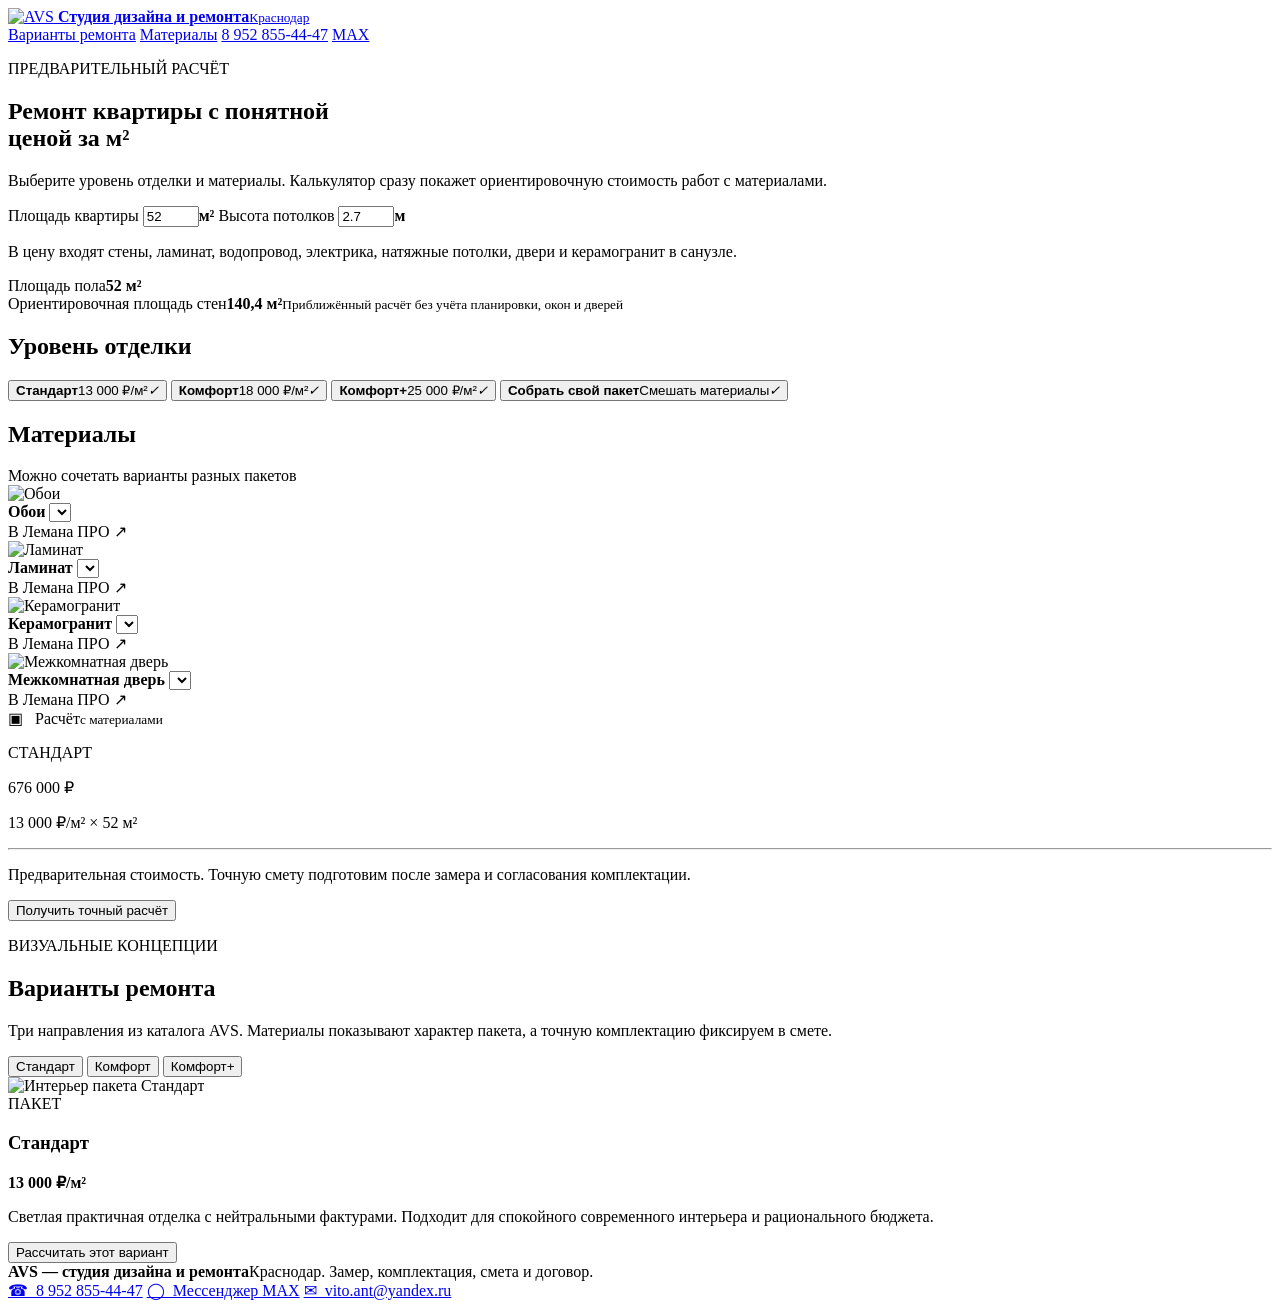
==== index.html @ d9527fc9 "Add AVS site markup" ====
<!doctype html>
<html lang="ru">
<head>
  <meta charset="utf-8" />
  <meta name="viewport" content="width=device-width, initial-scale=1" />
  <title>AVS — студия дизайна и ремонта | Краснодар</title>
  <meta name="description" content="Ремонт квартир в Краснодаре с понятной ценой за м². Калькулятор стоимости, варианты отделки и материалы Лемана ПРО." />
  <meta name="theme-color" content="#1d211c" />
  <meta property="og:title" content="AVS — студия дизайна и ремонта" />
  <meta property="og:description" content="Ремонт квартиры с понятной ценой за м² в Краснодаре." />
  <meta property="og:type" content="website" />
  <meta property="og:url" content="https://avs-design.ru/" />
  <link rel="icon" href="assets/logo.png" type="image/png" />
  <link rel="stylesheet" href="styles.css" />
</head>
<body>
  <header class="topbar">
    <div class="topbar__inner wrap">
      <a class="brand" href="#top" aria-label="AVS — студия дизайна и ремонта">
        <img class="brand__logo" src="assets/logo.png" alt="AVS" />
        <span class="brand__text"><strong>Студия дизайна и ремонта</strong><small>Краснодар</small></span>
      </a>
      <nav class="nav" aria-label="Основная навигация">
        <a href="#variants">Варианты ремонта</a>
        <a href="#materials">Материалы</a>
        <a href="tel:+79528554447">8 952 855-44-47</a>
        <a class="nav__max" href="https://max.ru/" target="_blank" rel="noopener">MAX</a>
      </nav>
    </div>
  </header>

  <main id="top">
    <section class="hero section">
      <div class="wrap">
        <div class="hero__head">
          <div>
            <p class="eyebrow">ПРЕДВАРИТЕЛЬНЫЙ РАСЧЁТ</p>
            <h1>Ремонт квартиры с понятной<br class="desktop" /> ценой за м²</h1>
          </div>
          <p class="hero__lead">Выберите уровень отделки и материалы. Калькулятор сразу покажет ориентировочную стоимость работ с материалами.</p>
        </div>

        <div class="calculator" id="calculator">
          <div class="calculator__form">
            <div class="calc-inputs">
              <label class="field">
                <span>Площадь квартиры</span>
                <span class="input-shell"><input id="area" inputmode="decimal" type="number" min="10" max="500" step="1" value="52" /><b>м²</b></span>
              </label>
              <label class="field">
                <span>Высота потолков</span>
                <span class="input-shell"><input id="height" inputmode="decimal" type="number" min="2" max="5" step="0.1" value="2.7" /><b>м</b></span>
              </label>
              <p class="calc-note">В цену входят стены, ламинат, водопровод, электрика, натяжные потолки, двери и керамогранит в санузле.</p>
            </div>

            <div class="area-cards">
              <div class="area-card"><span>Площадь пола</span><strong><span id="floorArea">52</span> м²</strong></div>
              <div class="area-card"><span>Ориентировочная площадь стен</span><strong><span id="wallArea">140,4</span> м²</strong><small>Приближённый расчёт без учёта планировки, окон и дверей</small></div>
            </div>

            <div class="finish-block">
              <h2>Уровень отделки</h2>
              <div class="finish-tabs" id="finishTabs">
                <button class="finish-tab active" data-package="standard"><strong>Стандарт</strong><span>13 000 ₽/м²</span><i>✓</i></button>
                <button class="finish-tab" data-package="comfort"><strong>Комфорт</strong><span>18 000 ₽/м²</span><i>✓</i></button>
                <button class="finish-tab" data-package="plus"><strong>Комфорт+</strong><span>25 000 ₽/м²</span><i>✓</i></button>
                <button class="finish-tab" data-package="custom"><strong>Собрать свой пакет</strong><span>Смешать материалы</span><i>✓</i></button>
              </div>
            </div>

            <div class="materials-block" id="materials">
              <div class="materials-head"><h2>Материалы</h2><span>Можно сочетать варианты разных пакетов</span></div>
              <div class="material-grid">
                <article class="material-card" data-kind="wall">
                  <img id="wallThumb" src="assets/wall-standard.png" alt="Обои" />
                  <div class="material-card__content">
                    <strong>Обои</strong>
                    <select id="wallSelect" aria-label="Выбрать обои"></select>
                    <div class="material-meta"><span id="wallPrice"></span><a id="wallLink" target="_blank" rel="noopener">В Лемана ПРО ↗</a></div>
                  </div>
                </article>
                <article class="material-card" data-kind="floor">
                  <img id="floorThumb" src="assets/floor-standard.png" alt="Ламинат" />
                  <div class="material-card__content">
                    <strong>Ламинат</strong>
                    <select id="floorSelect" aria-label="Выбрать ламинат"></select>
                    <div class="material-meta"><span id="floorPrice"></span><a id="floorLink" target="_blank" rel="noopener">В Лемана ПРО ↗</a></div>
                  </div>
                </article>
                <article class="material-card" data-kind="tile">
                  <img id="tileThumb" src="assets/tile-standard.png" alt="Керамогранит" />
                  <div class="material-card__content">
                    <strong>Керамогранит</strong>
                    <select id="tileSelect" aria-label="Выбрать керамогранит"></select>
                    <div class="material-meta"><span id="tilePrice"></span><a id="tileLink" target="_blank" rel="noopener">В Лемана ПРО ↗</a></div>
                  </div>
                </article>
                <article class="material-card" data-kind="door">
                  <img id="doorThumb" src="assets/door-standard.png" alt="Межкомнатная дверь" />
                  <div class="material-card__content">
                    <strong>Межкомнатная дверь</strong>
                    <select id="doorSelect" aria-label="Выбрать межкомнатную дверь"></select>
                    <div class="material-meta"><span id="doorPrice"></span><a id="doorLink" target="_blank" rel="noopener">В Лемана ПРО ↗</a></div>
                  </div>
                </article>
              </div>
            </div>
          </div>

          <aside class="result-card">
            <div class="result-card__shade"></div>
            <div class="result-card__content">
              <div class="result-badges"><span>▣ &nbsp; Расчёт</span><small>с материалами</small></div>
              <div class="result-bottom">
                <p class="result-package" id="resultPackage">СТАНДАРТ</p>
                <div class="result-price" id="resultPrice">676 000 ₽</div>
                <p class="result-formula"><span id="resultRate">13 000</span> ₽/м² × <span id="resultArea">52</span> м²</p>
                <hr />
                <p class="result-note">Предварительная стоимость. Точную смету подготовим после замера и согласования комплектации.</p>
                <button class="cta" id="exactCalc">Получить точный расчёт</button>
              </div>
            </div>
          </aside>
        </div>
      </div>
    </section>

    <section class="variants section" id="variants">
      <div class="wrap">
        <div class="variants__head">
          <div><p class="eyebrow">ВИЗУАЛЬНЫЕ КОНЦЕПЦИИ</p><h2>Варианты ремонта</h2></div>
          <p>Три направления из каталога AVS. Материалы показывают характер пакета, а точную комплектацию фиксируем в смете.</p>
        </div>
        <div class="variant-tabs" role="tablist">
          <button class="variant-tab active" data-variant="standard">Стандарт</button>
          <button class="variant-tab" data-variant="comfort">Комфорт</button>
          <button class="variant-tab" data-variant="plus">Комфорт+</button>
        </div>
        <div class="variant-panel">
          <div class="variant-photo"><img id="variantImage" src="assets/standard-room.webp" alt="Интерьер пакета Стандарт" /></div>
          <div class="variant-copy">
            <div class="variant-top"><div><span>ПАКЕТ</span><h3 id="variantTitle">Стандарт</h3></div><strong id="variantRate">13 000 ₽/м²</strong></div>
            <p id="variantDescription">Светлая практичная отделка с нейтральными фактурами. Подходит для спокойного современного интерьера и рационального бюджета.</p>
            <div class="palette" id="variantPalette" aria-hidden="true"></div>
            <div class="variant-materials" id="variantMaterials"></div>
            <button class="variant-cta" id="variantCalc">Рассчитать этот вариант</button>
          </div>
        </div>
      </div>
    </section>
  </main>

  <footer class="footer">
    <div class="wrap footer__inner">
      <div><strong>AVS — студия дизайна и ремонта</strong><span>Краснодар. Замер, комплектация, смета и договор.</span></div>
      <div class="footer__contacts">
        <a href="tel:+79528554447">☎ &nbsp;8 952 855-44-47</a>
        <a href="https://max.ru/" target="_blank" rel="noopener">◯ &nbsp;Мессенджер MAX</a>
        <a href="mailto:vito.ant@yandex.ru">✉ &nbsp;vito.ant@yandex.ru</a>
      </div>
    </div>
  </footer>

  <dialog id="contactDialog" class="contact-dialog">
    <button class="dialog-close" id="dialogClose" aria-label="Закрыть">×</button>
    <p class="eyebrow">ТОЧНЫЙ РАСЧЁТ</p>
    <h3>Передайте параметры — подготовим смету</h3>
    <p id="dialogSummary"></p>
    <div class="dialog-actions">
      <a id="callLink" href="tel:+79528554447">Позвонить</a>
      <a id="mailLink" href="mailto:vito.ant@yandex.ru">Написать на e-mail</a>
    </div>
  </dialog>

  <script src="app.js"></script>
</body>
</html>
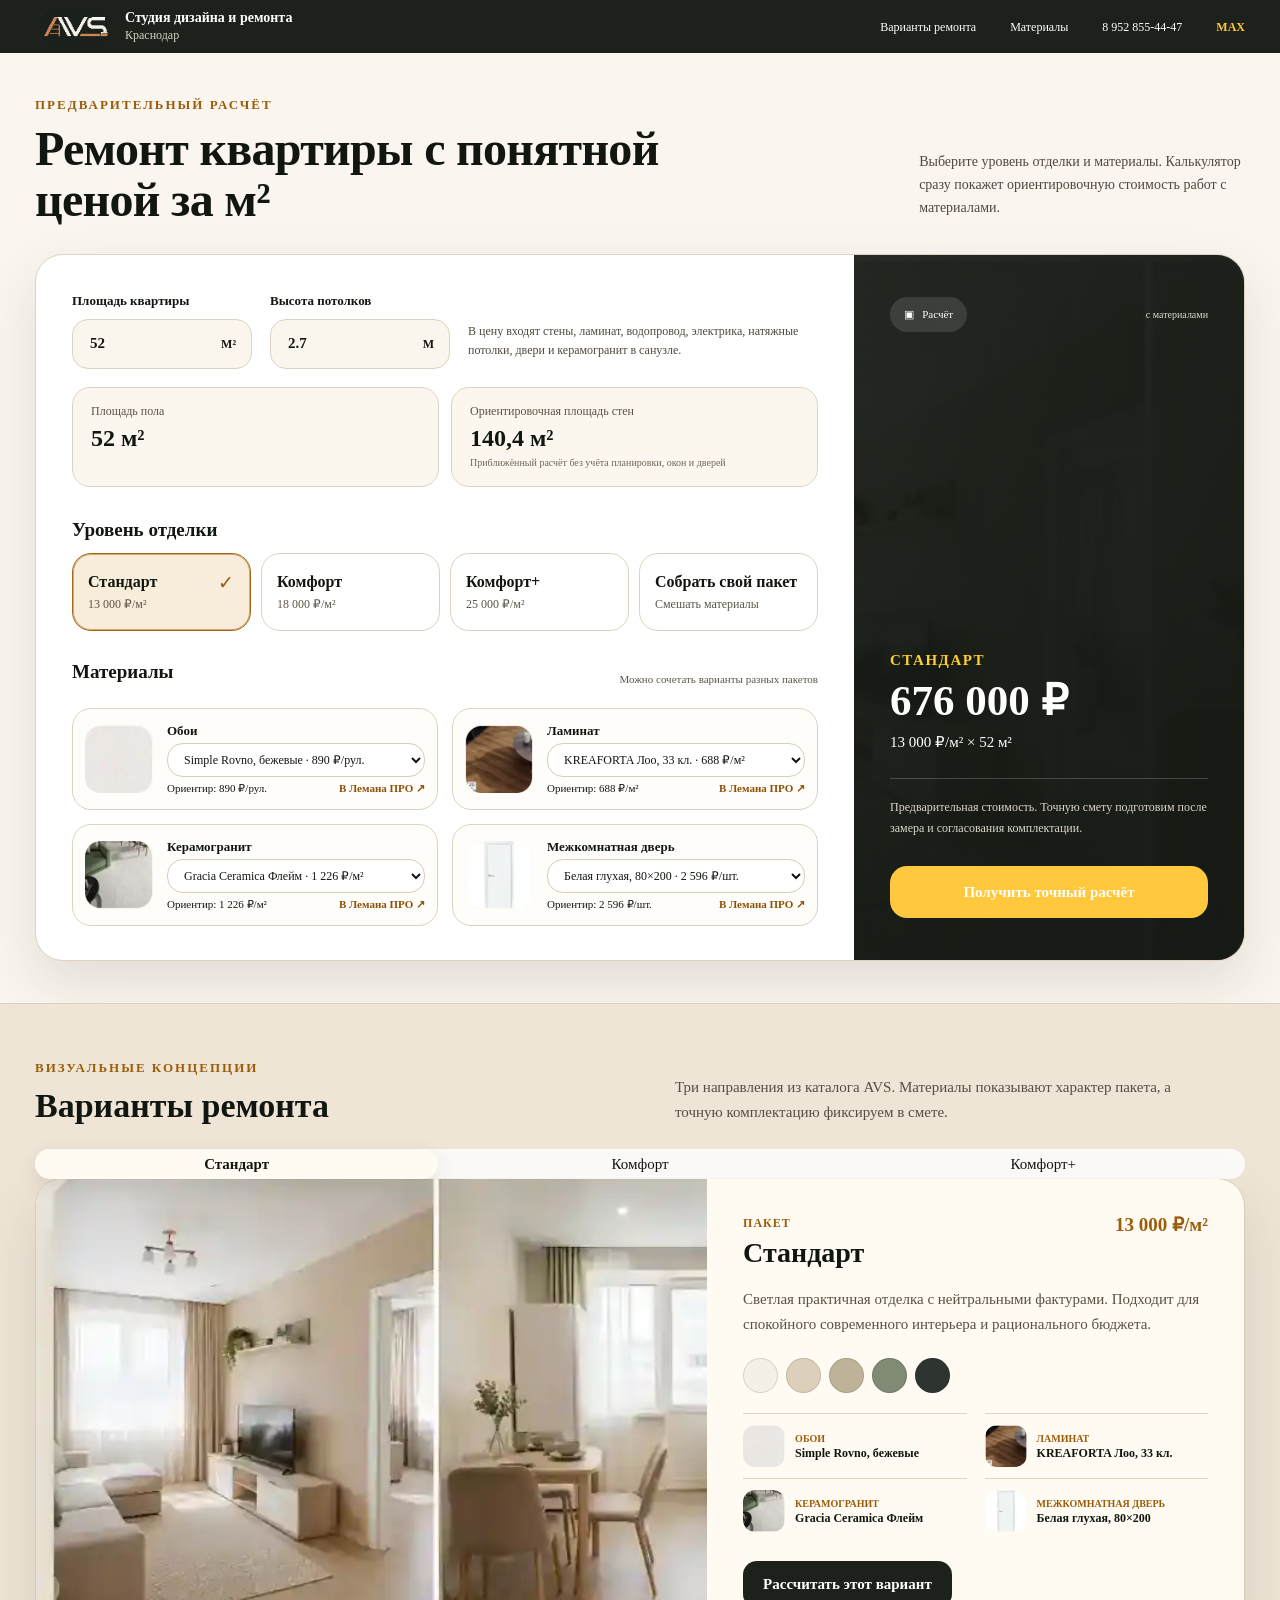
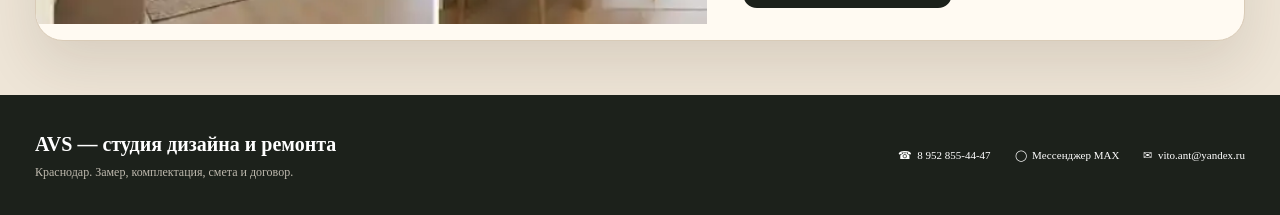
==== commit ffa8a407: "Load AVS room visuals and fix initial material previews" ====
--- a/index.html
+++ b/index.html
@@ -73,7 +73,7 @@
               <div class="materials-head"><h2>Материалы</h2><span>Можно сочетать варианты разных пакетов</span></div>
               <div class="material-grid">
                 <article class="material-card" data-kind="wall">
-                  <img id="wallThumb" src="assets/wall-standard.png" alt="Обои" />
+                  <img id="wallThumb" src="assets/wall-standard.webp?v8" alt="Обои" />
                   <div class="material-card__content">
                     <strong>Обои</strong>
                     <select id="wallSelect" aria-label="Выбрать обои"></select>
@@ -81,7 +81,7 @@
                   </div>
                 </article>
                 <article class="material-card" data-kind="floor">
-                  <img id="floorThumb" src="assets/floor-standard.png" alt="Ламинат" />
+                  <img id="floorThumb" src="assets/floor-standard.webp?v8" alt="Ламинат" />
                   <div class="material-card__content">
                     <strong>Ламинат</strong>
                     <select id="floorSelect" aria-label="Выбрать ламинат"></select>
@@ -89,7 +89,7 @@
                   </div>
                 </article>
                 <article class="material-card" data-kind="tile">
-                  <img id="tileThumb" src="assets/tile-standard.png" alt="Керамогранит" />
+                  <img id="tileThumb" src="assets/tile-standard.webp?v8" alt="Керамогранит" />
                   <div class="material-card__content">
                     <strong>Керамогранит</strong>
                     <select id="tileSelect" aria-label="Выбрать керамогранит"></select>
@@ -97,7 +97,7 @@
                   </div>
                 </article>
                 <article class="material-card" data-kind="door">
-                  <img id="doorThumb" src="assets/door-standard.png" alt="Межкомнатная дверь" />
+                  <img id="doorThumb" src="assets/door-standard.webp?v8" alt="Межкомнатная дверь" />
                   <div class="material-card__content">
                     <strong>Межкомнатная дверь</strong>
                     <select id="doorSelect" aria-label="Выбрать межкомнатную дверь"></select>
@@ -138,7 +138,7 @@
           <button class="variant-tab" data-variant="plus">Комфорт+</button>
         </div>
         <div class="variant-panel">
-          <div class="variant-photo"><img id="variantImage" src="assets/standard-room.webp" alt="Интерьер пакета Стандарт" /></div>
+          <div class="variant-photo"><img id="variantImage" alt="Интерьер пакета Стандарт" /></div>
           <div class="variant-copy">
             <div class="variant-top"><div><span>ПАКЕТ</span><h3 id="variantTitle">Стандарт</h3></div><strong id="variantRate">13 000 ₽/м²</strong></div>
             <p id="variantDescription">Светлая практичная отделка с нейтральными фактурами. Подходит для спокойного современного интерьера и рационального бюджета.</p>
@@ -173,6 +173,9 @@
     </div>
   </dialog>
 
+  <script src="room-standard.js"></script>
+  <script src="room-comfort.js"></script>
+  <script src="room-plus.js"></script>
   <script src="app.js"></script>
 </body>
 </html>
--- a/styles.css
+++ b/styles.css
@@ -0,0 +1,148 @@
+:root{--ink:#111710;--dark:#1c211b;--paper:#f6f0e6;--paper2:#eee5d7;--card:#fffdfa;--line:#ded2c0;--gold:#9b5d0b;--accent:#ffc83d;--muted:#655d51;--shadow:0 24px 55px rgba(54,44,25,.12)}
+*{box-sizing:border-box}
+html{scroll-behavior:smooth}
+html,body,button,input,select,option{font-family:Georgia,'Times New Roman',serif}
+body{margin:0;color:var(--ink);background:var(--paper);font-size:15px;line-height:1.5;-webkit-font-smoothing:antialiased;text-rendering:optimizeLegibility}
+a{color:inherit;text-decoration:none}
+button,input,select{font-size:inherit;line-height:inherit;color:inherit}
+button{cursor:pointer}
+.wrap{width:min(1210px,calc(100% - 56px));margin:0 auto}
+
+.topbar{height:53px;background:var(--dark);color:#fff;position:sticky;top:0;z-index:50}
+.topbar__inner{height:100%;display:flex;align-items:center;justify-content:space-between;gap:24px}
+.brand{display:flex;align-items:center;gap:10px;min-width:310px}
+.brand__logo{width:80px;height:30px;object-fit:contain;object-position:center;border-radius:4px}
+.brand__text{display:flex;flex-direction:column;line-height:1.05}
+.brand__text strong{font-size:14px;font-weight:700}
+.brand__text small{font-size:12px;color:#d7d1c5;margin-top:3px}
+.nav{display:flex;gap:34px;align-items:center;font-size:12px;white-space:nowrap}
+.nav a:hover{color:var(--accent)}
+.nav__max{color:var(--accent);font-weight:700}
+
+.section{padding:44px 0}
+.hero{background:#faf6ef;padding-top:42px;padding-bottom:42px}
+.hero__head{display:grid;grid-template-columns:minmax(0,2.15fr) minmax(310px,.85fr);align-items:end;gap:60px;margin-bottom:28px}
+.eyebrow{margin:0 0 8px;letter-spacing:2px;color:var(--gold);font-weight:700;font-size:13px}
+h1{font-size:48px;line-height:1.08;margin:0;font-weight:700;letter-spacing:-.7px}
+.hero__lead{margin:0 0 7px;font-size:14px;line-height:1.65;color:#51483c;max-width:390px}
+
+.calculator{display:grid;grid-template-columns:minmax(0,820px) minmax(300px,390px);background:#fff;border:1px solid var(--line);border-radius:28px;overflow:hidden;box-shadow:var(--shadow)}
+.calculator__form{padding:36px 36px 34px}
+.calc-inputs{display:grid;grid-template-columns:180px 180px 1fr;gap:18px;align-items:end}
+.field>span:first-child{display:block;font-weight:700;font-size:13px;margin-bottom:8px}
+.input-shell{height:50px;border:1px solid var(--line);border-radius:16px;background:#fbf6ed;display:flex;align-items:center;justify-content:space-between;padding:0 15px}
+.input-shell input{width:90px;border:0;outline:0;background:transparent;font-weight:700}
+.input-shell b{font-size:12px;text-transform:uppercase}
+.calc-note{font-size:12px;line-height:1.55;color:#51483c;margin:0 0 9px}
+.area-cards{display:grid;grid-template-columns:1fr 1fr;gap:12px;margin:18px 0 32px}
+.area-card{background:#fbf7ef;border:1px solid var(--line);border-radius:18px;padding:14px 18px;min-height:100px}
+.area-card>span{font-size:12px;color:#5c5143;display:block}
+.area-card strong{display:block;font-size:24px;line-height:1.18;margin-top:4px;white-space:nowrap}
+.area-card strong span{display:inline;font-size:inherit;color:inherit}
+.area-card small{display:block;font-size:10px;line-height:1.45;color:#716657;margin-top:4px}
+
+.finish-block h2,.materials-block h2{font-size:19px;line-height:1.2;margin:0 0 12px}
+.finish-tabs{display:grid;grid-template-columns:repeat(4,1fr);gap:10px}
+.finish-tab{position:relative;text-align:left;min-height:78px;border:1px solid var(--line);border-radius:19px;background:#fff;padding:15px;outline:0}
+.finish-tab strong,.finish-tab span{display:block}
+.finish-tab strong{font-size:16px;line-height:1.25;margin-bottom:3px}
+.finish-tab span{font-size:12px;color:#5d5549}
+.finish-tab i{display:none;position:absolute;right:16px;top:15px;font-style:normal;color:var(--gold);font-size:19px}
+.finish-tab.active{background:#f8edda;border-color:#a56819;box-shadow:0 0 0 1px #d2ab72 inset}
+.finish-tab.active i{display:block}
+.finish-tab:focus-visible{box-shadow:0 0 0 2px rgba(155,93,11,.25)}
+
+.materials-block{margin-top:30px}
+.materials-head{display:flex;align-items:center;justify-content:space-between;gap:20px}
+.materials-head>span{font-size:11px;color:#5d5549}
+.material-grid{display:grid;grid-template-columns:1fr 1fr;gap:14px;margin-top:12px}
+.material-card{display:grid;grid-template-columns:68px minmax(0,1fr);gap:14px;align-items:center;border:1px solid var(--line);border-radius:19px;background:#fffdfa;padding:10px 12px;min-height:102px}
+.material-card img{width:68px;height:68px;object-fit:cover;border-radius:14px;background:#f5f2ed;display:block}
+.material-card__content{min-width:0}
+.material-card__content strong{display:block;font-size:13px;line-height:1.2;margin-bottom:5px}
+.material-card select{width:100%;height:34px;border:1px solid #d9cdbb;border-radius:16px;background:#fff;padding:0 30px 0 12px;font-size:12px;font-weight:400;outline:0}
+.material-card select:focus{border-color:#af7a34;box-shadow:0 0 0 2px rgba(175,122,52,.12)}
+.material-meta{display:flex;justify-content:space-between;gap:8px;align-items:center;margin-top:5px;font-size:11px;line-height:1.2}
+.material-meta a{color:#8e5004;font-weight:700;white-space:nowrap}
+.material-meta a:hover{text-decoration:underline}
+
+.result-card{position:relative;min-height:630px;background-image:linear-gradient(145deg,#4b4b43,#1f241e);background-size:cover;background-position:center;overflow:hidden}
+.result-card__shade{position:absolute;inset:0;background:linear-gradient(90deg,rgba(21,25,20,.70),rgba(21,25,20,.84));backdrop-filter:blur(1px)}
+.result-card__content{position:relative;height:100%;z-index:2;color:#fff;padding:42px 36px;display:flex;flex-direction:column;justify-content:space-between}
+.result-badges{display:flex;justify-content:space-between;align-items:center}
+.result-badges span{background:rgba(255,255,255,.12);border-radius:22px;padding:9px 14px;font-size:11px}
+.result-badges small{font-size:10px;color:#ded8cc}
+.result-package{color:#ffd02b;font-weight:700;letter-spacing:1.5px;margin:0 0 6px}
+.result-price{font-size:43px;line-height:1.05;font-weight:700;white-space:nowrap}
+.result-formula{font-size:15px;margin:8px 0 24px}
+.result-card hr{border:0;border-top:1px solid rgba(255,255,255,.2);margin:0 0 18px}
+.result-note{font-size:12px;color:#ddd7ca;line-height:1.8}
+.cta{width:100%;border:0;border-radius:17px;background:var(--accent);font-weight:700;padding:15px 18px;margin-top:14px}
+
+.variants{background:#eee5d7;border-top:1px solid #ddd0bd;padding-top:54px;padding-bottom:54px}
+.variants__head{display:grid;grid-template-columns:1fr 1fr;align-items:end;gap:70px;margin-bottom:24px}
+.variants__head h2{margin:0;font-size:34px;line-height:1.15}
+.variants__head>p{margin:0;color:#574d40;max-width:510px;line-height:1.65}
+.variant-tabs{height:30px;background:rgba(255,255,255,.8);border-radius:20px;display:grid;grid-template-columns:repeat(3,1fr);margin-bottom:-1px;position:relative;z-index:4}
+.variant-tab{border:0;background:transparent;border-radius:18px;font-weight:400;outline:0}
+.variant-tab.active{background:#fffaf2;box-shadow:0 7px 20px rgba(62,49,29,.12);font-weight:700}
+.variant-tab:focus-visible{box-shadow:0 0 0 2px rgba(155,93,11,.22)}
+.variant-panel{display:grid;grid-template-columns:1.25fr 1fr;background:#fffaf2;border:1px solid #d9cbb7;border-radius:28px;overflow:hidden;box-shadow:var(--shadow)}
+.variant-photo{height:445px;background:linear-gradient(135deg,#e8dfd1 0%,#cdbfae 35%,#91816f 70%,#6e6256 100%);position:relative;overflow:hidden}
+.variant-photo img{width:100%;height:100%;object-fit:cover;display:block}
+.variant-photo--fallback:before{content:'AVS';position:absolute;left:30px;bottom:28px;font-size:56px;font-weight:700;color:rgba(255,255,255,.55);letter-spacing:3px}
+.variant-photo--fallback:after{content:'визуальная концепция интерьера';position:absolute;left:32px;bottom:18px;color:rgba(255,255,255,.75);font-size:12px}
+.variant-copy{padding:32px 36px;display:flex;flex-direction:column;justify-content:center}
+.variant-top{display:flex;justify-content:space-between;gap:20px;align-items:flex-start}
+.variant-top span{color:var(--gold);font-size:12px;font-weight:700;letter-spacing:1px}
+.variant-top h3{font-size:28px;line-height:1.2;margin:3px 0 0}
+.variant-top>strong{font-size:19px;color:var(--gold);white-space:nowrap}
+.variant-copy>p{color:#5a5043;margin:17px 0;line-height:1.65}
+.palette{display:flex;gap:8px;margin:5px 0 20px}
+.palette i{width:35px;height:35px;border-radius:50%;border:1px solid rgba(0,0,0,.12)}
+.variant-materials{display:grid;grid-template-columns:1fr 1fr;gap:0 18px}
+.variant-material{display:grid;grid-template-columns:42px minmax(0,1fr);gap:10px;border-top:1px solid #dfd2c0;padding:11px 0;align-items:center}
+.variant-material img{width:42px;height:42px;border-radius:12px;object-fit:cover;background:#eee7dc}
+.variant-material span{display:block;color:var(--gold);font-size:10px;font-weight:700;text-transform:uppercase}
+.variant-material strong{display:block;font-size:12px;line-height:1.25}
+.variant-cta{align-self:flex-start;border:0;border-radius:14px;background:var(--dark);color:#fff;font-weight:700;padding:12px 20px;margin-top:18px;outline:0}
+.variant-cta:hover{background:#30372e}
+
+.footer{background:var(--dark);color:#fff;padding:34px 0}
+.footer__inner{display:flex;justify-content:space-between;gap:40px;align-items:center}
+.footer strong{display:block;font-size:20px}
+.footer span{display:block;color:#beb9ae;font-size:12px;margin-top:4px}
+.footer__contacts{display:flex;gap:24px;align-items:center;font-size:11px}
+.footer__contacts a:hover{color:var(--accent)}
+
+.contact-dialog{border:1px solid #d7c7ad;border-radius:24px;padding:32px;width:min(520px,calc(100% - 32px));background:#fffaf2;color:var(--ink);box-shadow:0 30px 80px rgba(0,0,0,.3)}
+.contact-dialog::backdrop{background:rgba(17,23,16,.58)}
+.contact-dialog h3{font-size:26px;margin:0 0 10px}
+.contact-dialog p{color:#5b5247}
+.dialog-close{position:absolute;right:14px;top:10px;border:0;background:transparent;font-size:30px}
+.dialog-actions{display:flex;gap:10px}
+.dialog-actions a{flex:1;text-align:center;padding:12px;border-radius:14px;background:var(--dark);color:#fff;font-weight:700}
+.dialog-actions a:last-child{background:var(--accent);color:var(--ink)}
+
+@media(max-width:1020px){
+  .nav{gap:18px}.brand__text{display:none}.brand{min-width:auto}
+  .hero__head{grid-template-columns:1fr;gap:18px}.hero__lead{max-width:600px}
+  .calculator{grid-template-columns:1fr}.result-card{min-height:430px}
+  .calc-inputs{grid-template-columns:1fr 1fr}.calc-note{grid-column:1/-1}
+  .variant-panel{grid-template-columns:1fr}.variant-photo{height:390px}
+  .footer__inner{align-items:flex-start;flex-direction:column}.footer__contacts{flex-wrap:wrap}
+}
+@media(max-width:720px){
+  .wrap{width:min(100% - 28px,1210px)}
+  .topbar{height:auto;min-height:58px}.topbar__inner{padding:9px 0}
+  .nav a:nth-child(1),.nav a:nth-child(2){display:none}.nav{gap:15px}
+  .brand__logo{width:72px}.section{padding:32px 0}h1{font-size:38px}.desktop{display:none}
+  .calculator__form{padding:24px 18px}.calc-inputs{grid-template-columns:1fr}
+  .area-cards,.material-grid{grid-template-columns:1fr}.finish-tabs{grid-template-columns:1fr 1fr}.finish-tab{min-height:74px}
+  .materials-head{align-items:flex-start}.materials-head>span{text-align:right}
+  .result-card__content{padding:28px 22px}.result-card{min-height:420px}.result-price{font-size:38px}
+  .variants__head{grid-template-columns:1fr;gap:12px}.variants__head h2{font-size:30px}
+  .variant-panel{border-radius:22px}.variant-photo{height:300px}.variant-copy{padding:26px 20px}
+  .variant-top{flex-direction:column;gap:5px}.variant-materials{grid-template-columns:1fr}
+  .footer__contacts{flex-direction:column;align-items:flex-start;gap:10px}.dialog-actions{flex-direction:column}
+}
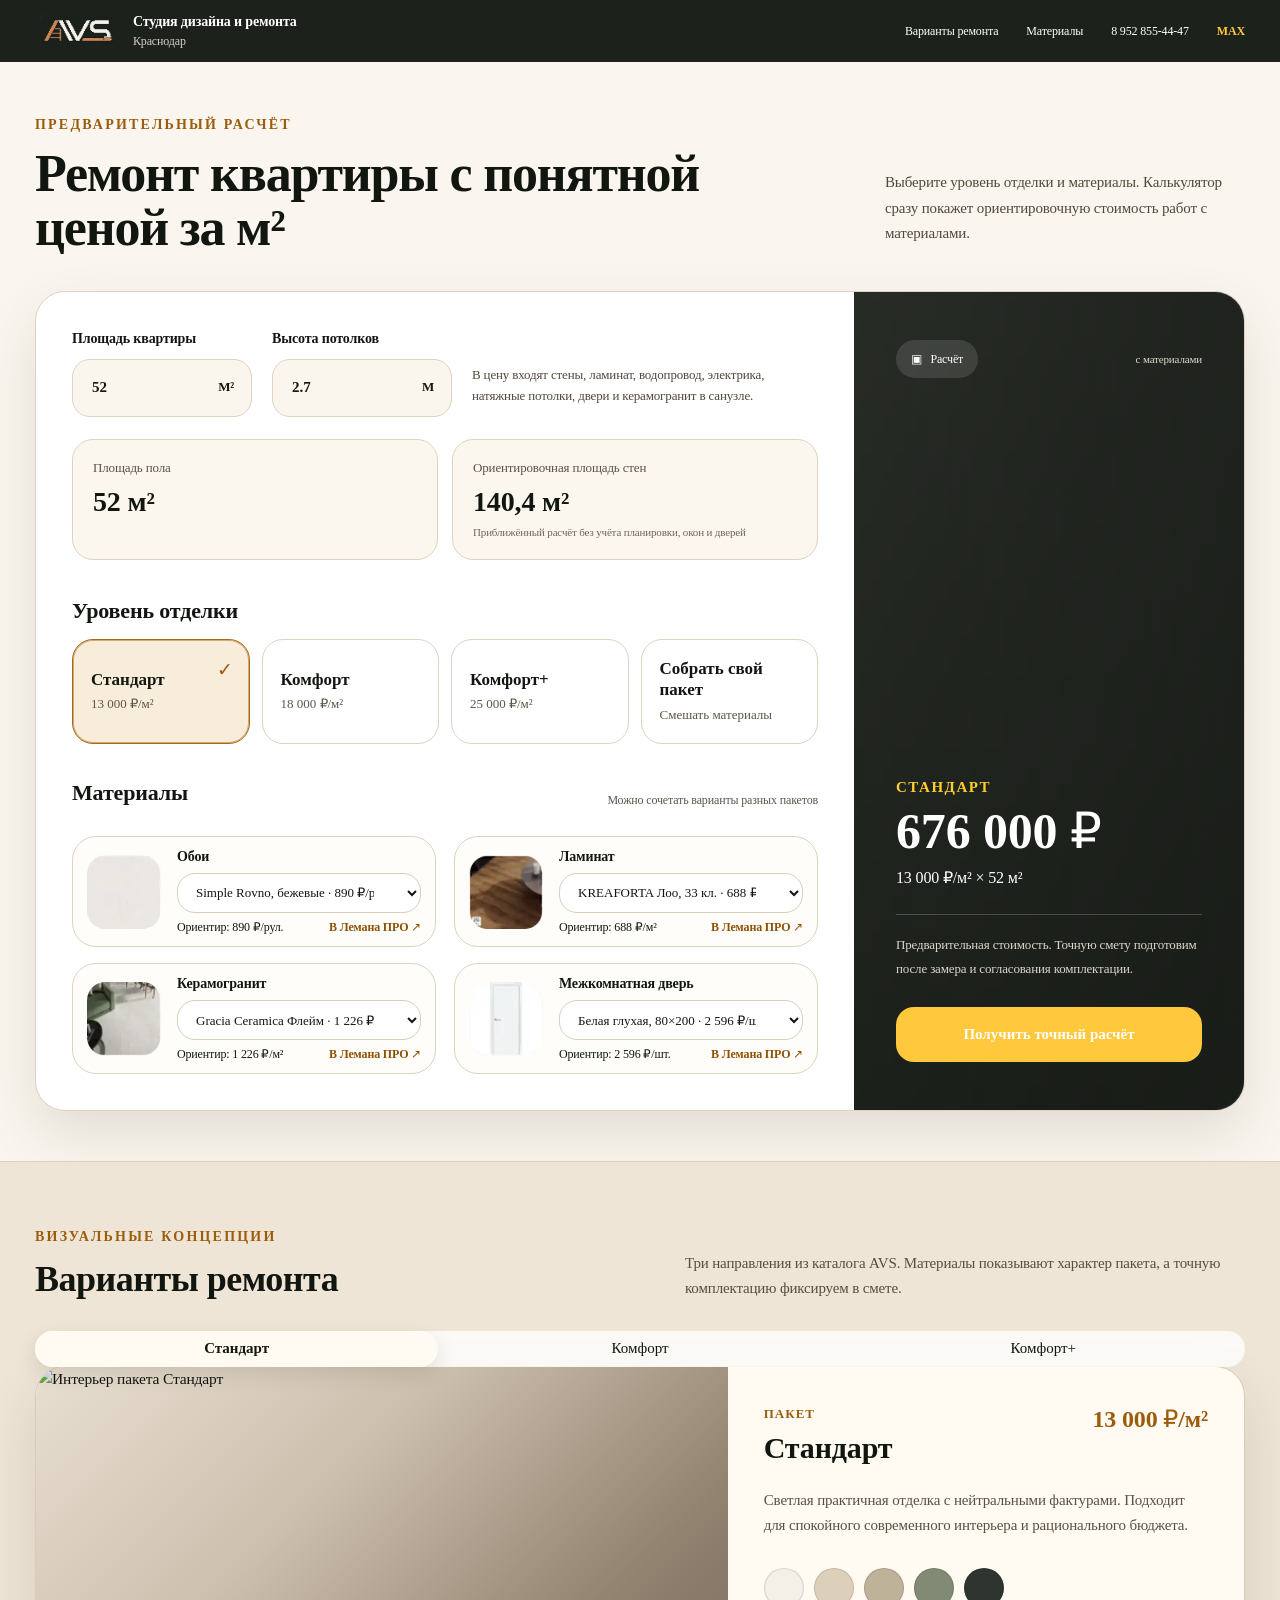
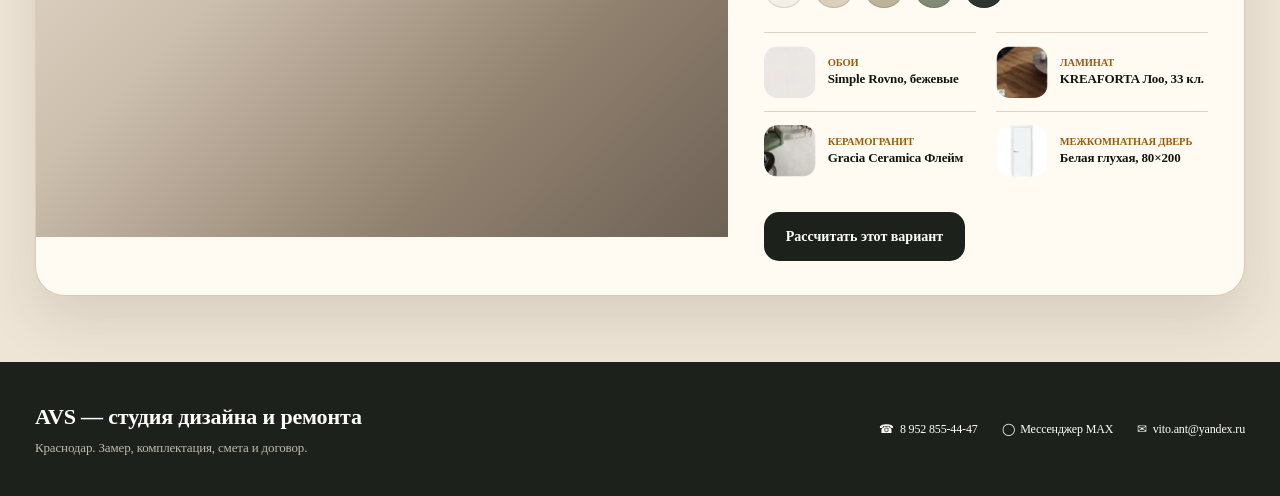
==== commit 512231cc: "Use direct local room images" ====
--- a/index.html
+++ b/index.html
@@ -73,7 +73,7 @@
               <div class="materials-head"><h2>Материалы</h2><span>Можно сочетать варианты разных пакетов</span></div>
               <div class="material-grid">
                 <article class="material-card" data-kind="wall">
-                  <img id="wallThumb" src="assets/wall-standard.webp?v8" alt="Обои" />
+                  <img id="wallThumb" src="assets/wall-standard.webp?v10" alt="Обои" />
                   <div class="material-card__content">
                     <strong>Обои</strong>
                     <select id="wallSelect" aria-label="Выбрать обои"></select>
@@ -81,7 +81,7 @@
                   </div>
                 </article>
                 <article class="material-card" data-kind="floor">
-                  <img id="floorThumb" src="assets/floor-standard.webp?v8" alt="Ламинат" />
+                  <img id="floorThumb" src="assets/floor-standard.webp?v10" alt="Ламинат" />
                   <div class="material-card__content">
                     <strong>Ламинат</strong>
                     <select id="floorSelect" aria-label="Выбрать ламинат"></select>
@@ -89,7 +89,7 @@
                   </div>
                 </article>
                 <article class="material-card" data-kind="tile">
-                  <img id="tileThumb" src="assets/tile-standard.webp?v8" alt="Керамогранит" />
+                  <img id="tileThumb" src="assets/tile-standard.webp?v10" alt="Керамогранит" />
                   <div class="material-card__content">
                     <strong>Керамогранит</strong>
                     <select id="tileSelect" aria-label="Выбрать керамогранит"></select>
@@ -97,7 +97,7 @@
                   </div>
                 </article>
                 <article class="material-card" data-kind="door">
-                  <img id="doorThumb" src="assets/door-standard.webp?v8" alt="Межкомнатная дверь" />
+                  <img id="doorThumb" src="assets/door-standard.webp?v10" alt="Межкомнатная дверь" />
                   <div class="material-card__content">
                     <strong>Межкомнатная дверь</strong>
                     <select id="doorSelect" aria-label="Выбрать межкомнатную дверь"></select>
@@ -173,9 +173,6 @@
     </div>
   </dialog>
 
-  <script src="room-standard.js"></script>
-  <script src="room-comfort.js"></script>
-  <script src="room-plus.js"></script>
   <script src="app.js"></script>
 </body>
 </html>
--- a/styles.css
+++ b/styles.css
@@ -145,4 +145,89 @@
   .variant-panel{border-radius:22px}.variant-photo{height:300px}.variant-copy{padding:26px 20px}
   .variant-top{flex-direction:column;gap:5px}.variant-materials{grid-template-columns:1fr}
   .footer__contacts{flex-direction:column;align-items:flex-start;gap:10px}.dialog-actions{flex-direction:column}
-}+}
+
+/* Reference-parity pass: keep the elegant serif rhythm and scale of the original AVS mockup. */
+html,body,button,input,select,option{font-family:Georgia,Cambria,'Times New Roman',serif;font-synthesis:none;font-kerning:normal;font-feature-settings:'kern' 1,'liga' 1}
+body{font-size:15.5px;line-height:1.55;letter-spacing:-.01em}
+.wrap{width:min(1480px,calc(100% - 88px))}
+.topbar{height:76px}
+.brand{gap:14px;min-width:380px}
+.brand__logo{width:96px;height:38px}
+.brand__text strong{font-size:16px;line-height:1.05}
+.brand__text small{font-size:13px;margin-top:5px}
+.nav{font-size:13px;gap:38px}
+.hero{padding-top:52px;padding-bottom:50px}
+.hero__head{grid-template-columns:minmax(0,1.85fr) minmax(360px,.8fr);gap:80px;margin-bottom:36px}
+.eyebrow{font-size:14px;letter-spacing:2.2px;margin-bottom:11px}
+h1{font-size:clamp(52px,3.6vw,64px);line-height:1.04;letter-spacing:-1.2px}
+.hero__lead{font-size:15px;line-height:1.7;max-width:440px;margin-bottom:8px}
+.calculator{grid-template-columns:minmax(0,2.08fr) minmax(390px,.92fr);border-radius:30px}
+.calculator__form{padding:44px 42px 40px}
+.calc-inputs{grid-template-columns:205px 205px 1fr;gap:20px}
+.field>span:first-child{font-size:14px;margin-bottom:9px}
+.input-shell{height:58px;border-radius:18px;padding:0 17px}
+.input-shell input{font-size:15px}.input-shell b{font-size:13px}
+.calc-note{font-size:13px;line-height:1.65;margin-bottom:10px}
+.area-cards{gap:14px;margin:22px 0 38px}
+.area-card{min-height:116px;border-radius:21px;padding:18px 20px}
+.area-card>span{font-size:13px}.area-card strong{font-size:28px;margin-top:7px}.area-card small{font-size:11px;margin-top:7px}
+.finish-block h2,.materials-block h2{font-size:22px;margin-bottom:15px}
+.finish-tabs{gap:12px}
+.finish-tab{min-height:91px;border-radius:21px;padding:18px}
+.finish-tab strong{font-size:17px}.finish-tab span{font-size:13px;margin-top:4px}
+.materials-block{margin-top:36px}.materials-head>span{font-size:12px}
+.material-grid{gap:16px 18px;margin-top:15px}
+.material-card{grid-template-columns:86px minmax(0,1fr);gap:16px;min-height:126px;border-radius:24px;padding:12px 14px}
+.material-card img{width:86px;height:86px;border-radius:18px;image-rendering:auto}
+.material-card__content strong{font-size:14px;margin-bottom:7px}
+.material-card select{height:40px;border-radius:18px;font-size:13px;padding-left:14px}
+.material-meta{font-size:12px;margin-top:7px}
+.result-card{min-height:760px}
+.result-card__content{padding:48px 42px}
+.result-badges span{font-size:12px;padding:10px 15px}.result-badges small{font-size:11px}
+.result-package{font-size:15px}.result-price{font-size:50px}.result-formula{font-size:16px}.result-note{font-size:13px}
+.cta{font-size:15px;padding:16px 18px;border-radius:18px}
+.variants{padding-top:64px;padding-bottom:66px}
+.variants__head{gap:90px;margin-bottom:30px}
+.variants__head h2{font-size:42px;letter-spacing:-.5px}
+.variants__head>p{font-size:15px;max-width:570px}
+.variant-tabs{height:36px;border-radius:22px}
+.variant-tab{font-size:15px;border-radius:21px}
+.variant-panel{grid-template-columns:1.34fr 1fr;border-radius:30px}
+.variant-photo{height:570px}
+.variant-copy{padding:42px 44px}
+.variant-top span{font-size:13px}.variant-top h3{font-size:36px;margin-top:5px}.variant-top>strong{font-size:24px}
+.variant-copy>p{font-size:15px;line-height:1.7;margin:22px 0}
+.palette{gap:10px;margin:7px 0 24px}.palette i{width:40px;height:40px}
+.variant-materials{gap:0 20px}
+.variant-material{grid-template-columns:52px minmax(0,1fr);gap:12px;padding:13px 0}
+.variant-material img{width:52px;height:52px;border-radius:14px}
+.variant-material span{font-size:10.5px}.variant-material strong{font-size:13px;line-height:1.3}
+.variant-cta{font-size:14px;padding:14px 22px;border-radius:15px;margin-top:22px}
+.footer{padding:38px 0}.footer strong{font-size:22px}.footer span{font-size:13px}.footer__contacts{font-size:12px}
+
+@media(max-width:1320px){
+  .wrap{width:min(1210px,calc(100% - 56px))}
+  .topbar{height:62px}.brand__logo{width:84px;height:32px}.brand__text strong{font-size:14px}.brand__text small{font-size:12px}.nav{font-size:12px;gap:28px}
+  h1{font-size:52px}.hero__head{gap:54px}.calculator{grid-template-columns:minmax(0,820px) minmax(320px,390px)}
+  .calculator__form{padding:36px}.calc-inputs{grid-template-columns:180px 180px 1fr}.material-card{grid-template-columns:74px minmax(0,1fr);min-height:108px}.material-card img{width:74px;height:74px}
+  .result-card{min-height:660px}.variant-photo{height:470px}.variant-copy{padding:34px 36px}.variant-top h3{font-size:30px}.variants__head h2{font-size:36px}
+}
+@media(max-width:1020px){
+  .wrap{width:min(100% - 36px,900px)}
+  .topbar{height:auto;min-height:60px}.topbar__inner{padding:10px 0}.brand{min-width:auto}.brand__text{display:none}.nav{gap:18px}
+  .hero{padding-top:38px}.hero__head{grid-template-columns:1fr;gap:18px}.hero__lead{max-width:650px}
+  .calculator{grid-template-columns:1fr}.result-card{min-height:440px}
+  .calc-inputs{grid-template-columns:1fr 1fr}.calc-note{grid-column:1/-1}
+  .variant-panel{grid-template-columns:1fr}.variant-photo{height:420px}.variant-copy{padding:32px}
+}
+@media(max-width:720px){
+  body{font-size:15px}.wrap{width:min(100% - 28px,680px)}
+  .nav a:nth-child(1),.nav a:nth-child(2){display:none}.nav{gap:14px;font-size:12px}.brand__logo{width:76px}
+  h1{font-size:38px;line-height:1.08}.desktop{display:none}.eyebrow{font-size:12px}
+  .calculator__form{padding:24px 18px}.calc-inputs{grid-template-columns:1fr}.area-cards,.material-grid{grid-template-columns:1fr}.finish-tabs{grid-template-columns:1fr 1fr}
+  .material-card{grid-template-columns:76px minmax(0,1fr);min-height:106px}.material-card img{width:76px;height:76px}
+  .result-card__content{padding:28px 22px}.result-price{font-size:38px}.result-card{min-height:420px}
+  .variants__head{grid-template-columns:1fr;gap:12px}.variants__head h2{font-size:32px}.variant-photo{height:300px}.variant-copy{padding:26px 20px}.variant-top{flex-direction:column;gap:5px}.variant-materials{grid-template-columns:1fr}
+}
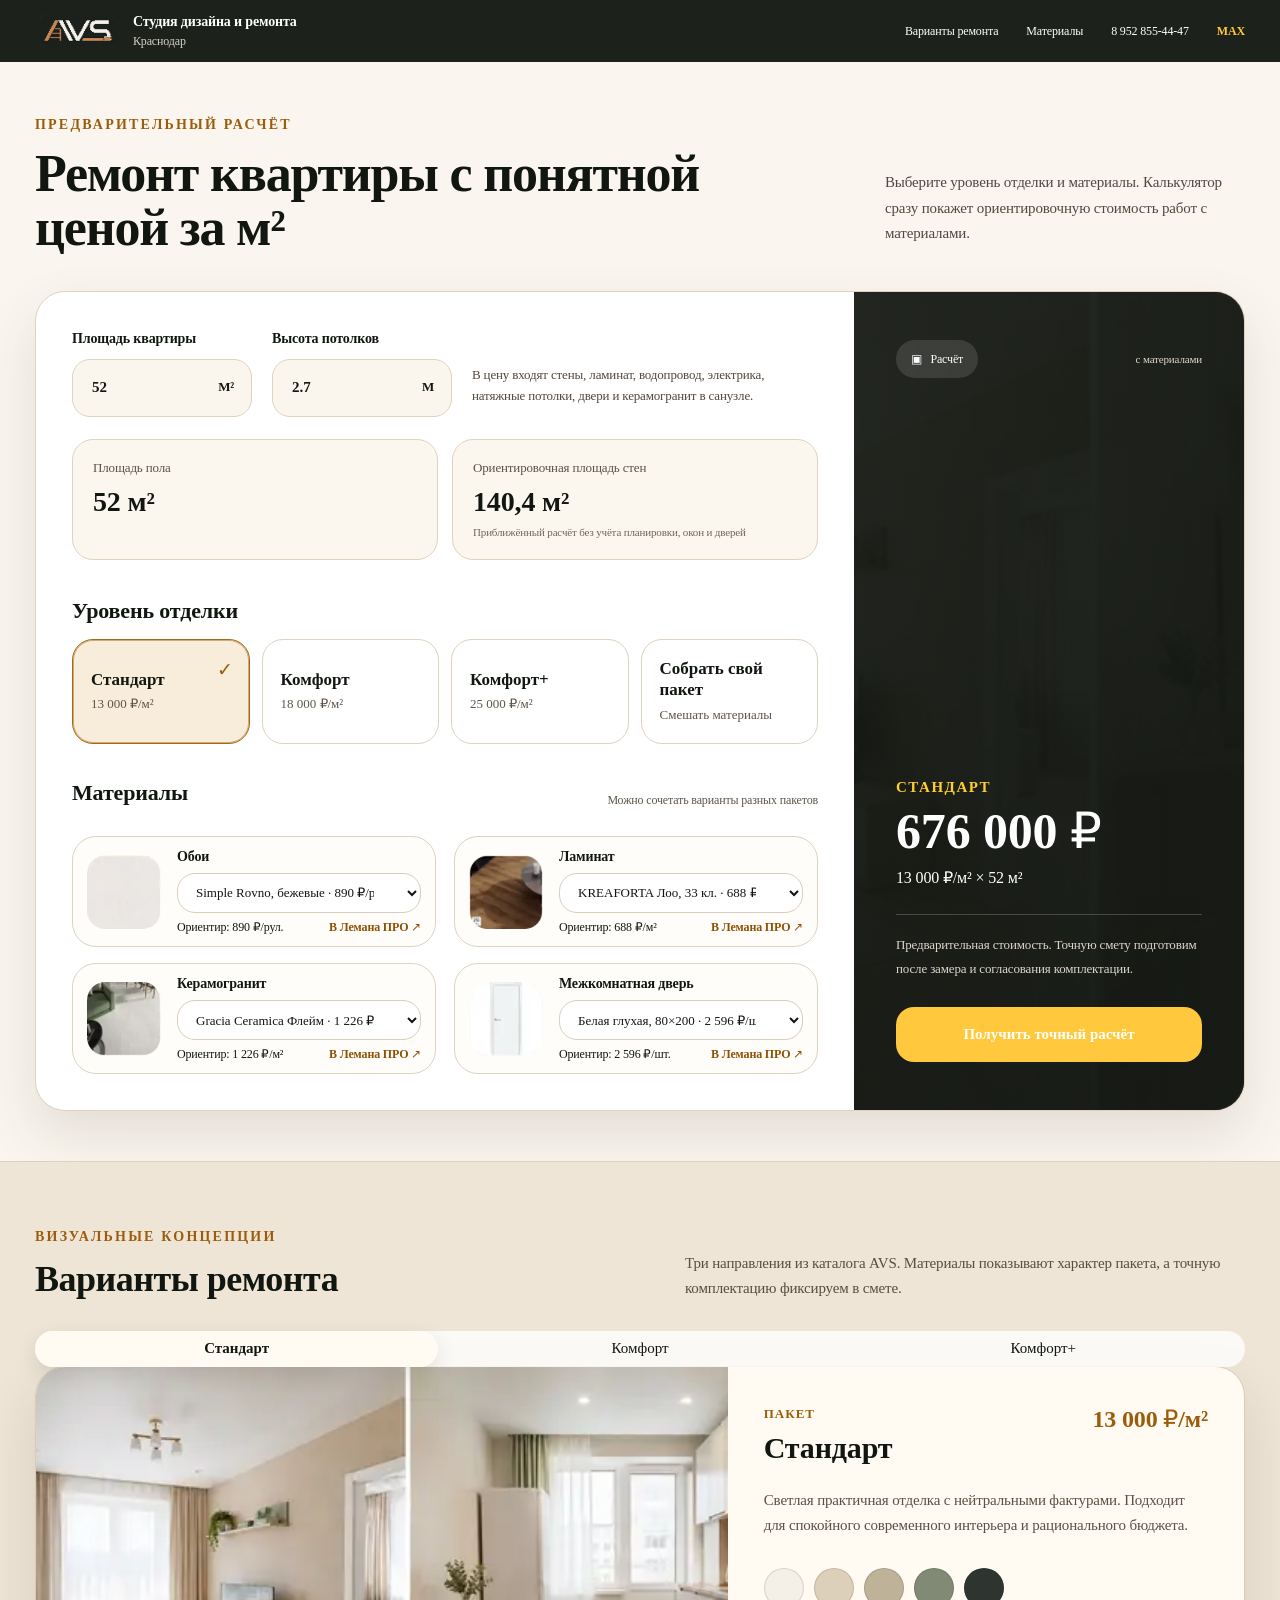
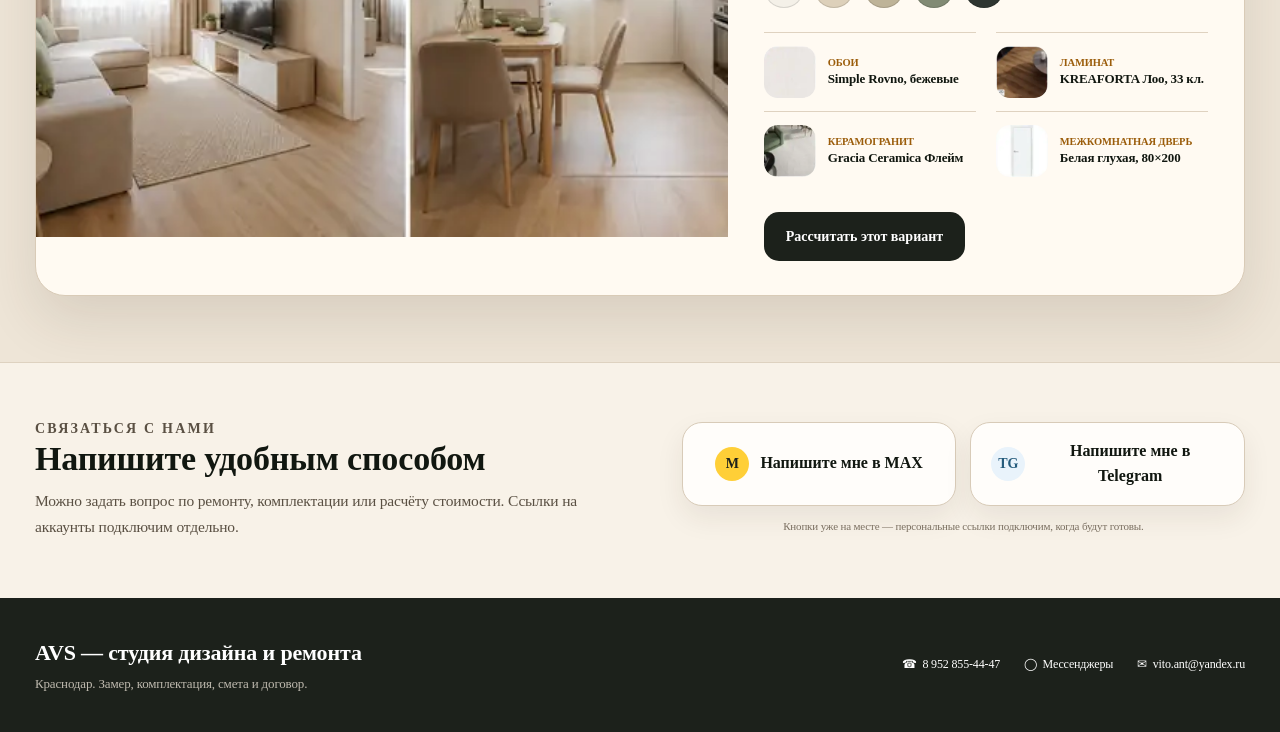
==== commit 1269b919: "Add MAX and Telegram contact buttons" ====
--- a/index.html
+++ b/index.html
@@ -12,6 +12,19 @@
   <meta property="og:url" content="https://avs-design.ru/" />
   <link rel="icon" href="assets/logo.png" type="image/png" />
   <link rel="stylesheet" href="styles.css" />
+  <style>
+    .contact-channels{background:#f8f2e8;border-top:1px solid #ded2c0;padding:54px 0 58px}
+    .contact-channels__inner{display:grid;grid-template-columns:minmax(0,1fr) minmax(420px,.95fr);gap:54px;align-items:center}
+    .contact-channels__copy h2{margin:0 0 10px;font-size:34px;line-height:1.12}
+    .contact-channels__copy p{margin:0;color:#5a5043;max-width:650px;line-height:1.65}
+    .contact-channels__buttons{display:grid;grid-template-columns:1fr 1fr;gap:14px}
+    .contact-channel{min-height:72px;border:1px solid #d8cbb8;border-radius:20px;background:#fffdfa;color:#111710;display:flex;align-items:center;justify-content:center;gap:11px;padding:16px 20px;font:inherit;font-weight:700;font-size:16px;box-shadow:0 12px 28px rgba(54,44,25,.08);cursor:default}
+    .contact-channel__icon{width:34px;height:34px;border-radius:50%;display:grid;place-items:center;font-size:14px;font-weight:700;flex:0 0 34px}
+    .contact-channel--max .contact-channel__icon{background:#ffcf37;color:#1d211c}
+    .contact-channel--telegram .contact-channel__icon{background:#e9f3fb;color:#245b7c}
+    .contact-channels__note{grid-column:1/-1;text-align:center;color:#7a6f60;font-size:11px;margin-top:-2px}
+    @media(max-width:820px){.contact-channels{padding:38px 0 42px}.contact-channels__inner{grid-template-columns:1fr;gap:22px}.contact-channels__copy h2{font-size:30px}.contact-channels__buttons{grid-template-columns:1fr}.contact-channel{min-height:64px}}
+  </style>
 </head>
 <body>
   <header class="topbar">
@@ -24,7 +37,7 @@
         <a href="#variants">Варианты ремонта</a>
         <a href="#materials">Материалы</a>
         <a href="tel:+79528554447">8 952 855-44-47</a>
-        <a class="nav__max" href="https://max.ru/" target="_blank" rel="noopener">MAX</a>
+        <a class="nav__max" href="#contact">MAX</a>
       </nav>
     </div>
   </header>
@@ -149,6 +162,27 @@
         </div>
       </div>
     </section>
+
+    <section class="contact-channels" id="contact">
+      <div class="wrap contact-channels__inner">
+        <div class="contact-channels__copy">
+          <p class="eyebrow">СВЯЗАТЬСЯ С НАМИ</p>
+          <h2>Напишите удобным способом</h2>
+          <p>Можно задать вопрос по ремонту, комплектации или расчёту стоимости. Ссылки на аккаунты подключим отдельно.</p>
+        </div>
+        <div class="contact-channels__buttons">
+          <button class="contact-channel contact-channel--max" type="button" aria-label="Напишите мне в MAX">
+            <span class="contact-channel__icon">M</span>
+            <span>Напишите мне в MAX</span>
+          </button>
+          <button class="contact-channel contact-channel--telegram" type="button" aria-label="Напишите мне в Telegram">
+            <span class="contact-channel__icon">TG</span>
+            <span>Напишите мне в Telegram</span>
+          </button>
+          <div class="contact-channels__note">Кнопки уже на месте — персональные ссылки подключим, когда будут готовы.</div>
+        </div>
+      </div>
+    </section>
   </main>
 
   <footer class="footer">
@@ -156,7 +190,7 @@
       <div><strong>AVS — студия дизайна и ремонта</strong><span>Краснодар. Замер, комплектация, смета и договор.</span></div>
       <div class="footer__contacts">
         <a href="tel:+79528554447">☎ &nbsp;8 952 855-44-47</a>
-        <a href="https://max.ru/" target="_blank" rel="noopener">◯ &nbsp;Мессенджер MAX</a>
+        <a href="#contact">◯ &nbsp;Мессенджеры</a>
         <a href="mailto:vito.ant@yandex.ru">✉ &nbsp;vito.ant@yandex.ru</a>
       </div>
     </div>
--- a/styles.css
+++ b/styles.css
@@ -57,7 +57,8 @@
 .materials-head>span{font-size:11px;color:#5d5549}
 .material-grid{display:grid;grid-template-columns:1fr 1fr;gap:14px;margin-top:12px}
 .material-card{display:grid;grid-template-columns:68px minmax(0,1fr);gap:14px;align-items:center;border:1px solid var(--line);border-radius:19px;background:#fffdfa;padding:10px 12px;min-height:102px}
-.material-card img{width:68px;height:68px;object-fit:cover;border-radius:14px;background:#f5f2ed;display:block}
+.material-card img{width:68px;height:68px;object-fit:cover;border-radius:14px;background:#f5f2ed;display:block;transition:opacity .14s ease,transform .14s ease}
+.material-card img.is-switching{opacity:.35;transform:scale(.98)}
 .material-card__content{min-width:0}
 .material-card__content strong{display:block;font-size:13px;line-height:1.2;margin-bottom:5px}
 .material-card select{width:100%;height:34px;border:1px solid #d9cdbb;border-radius:16px;background:#fff;padding:0 30px 0 12px;font-size:12px;font-weight:400;outline:0}
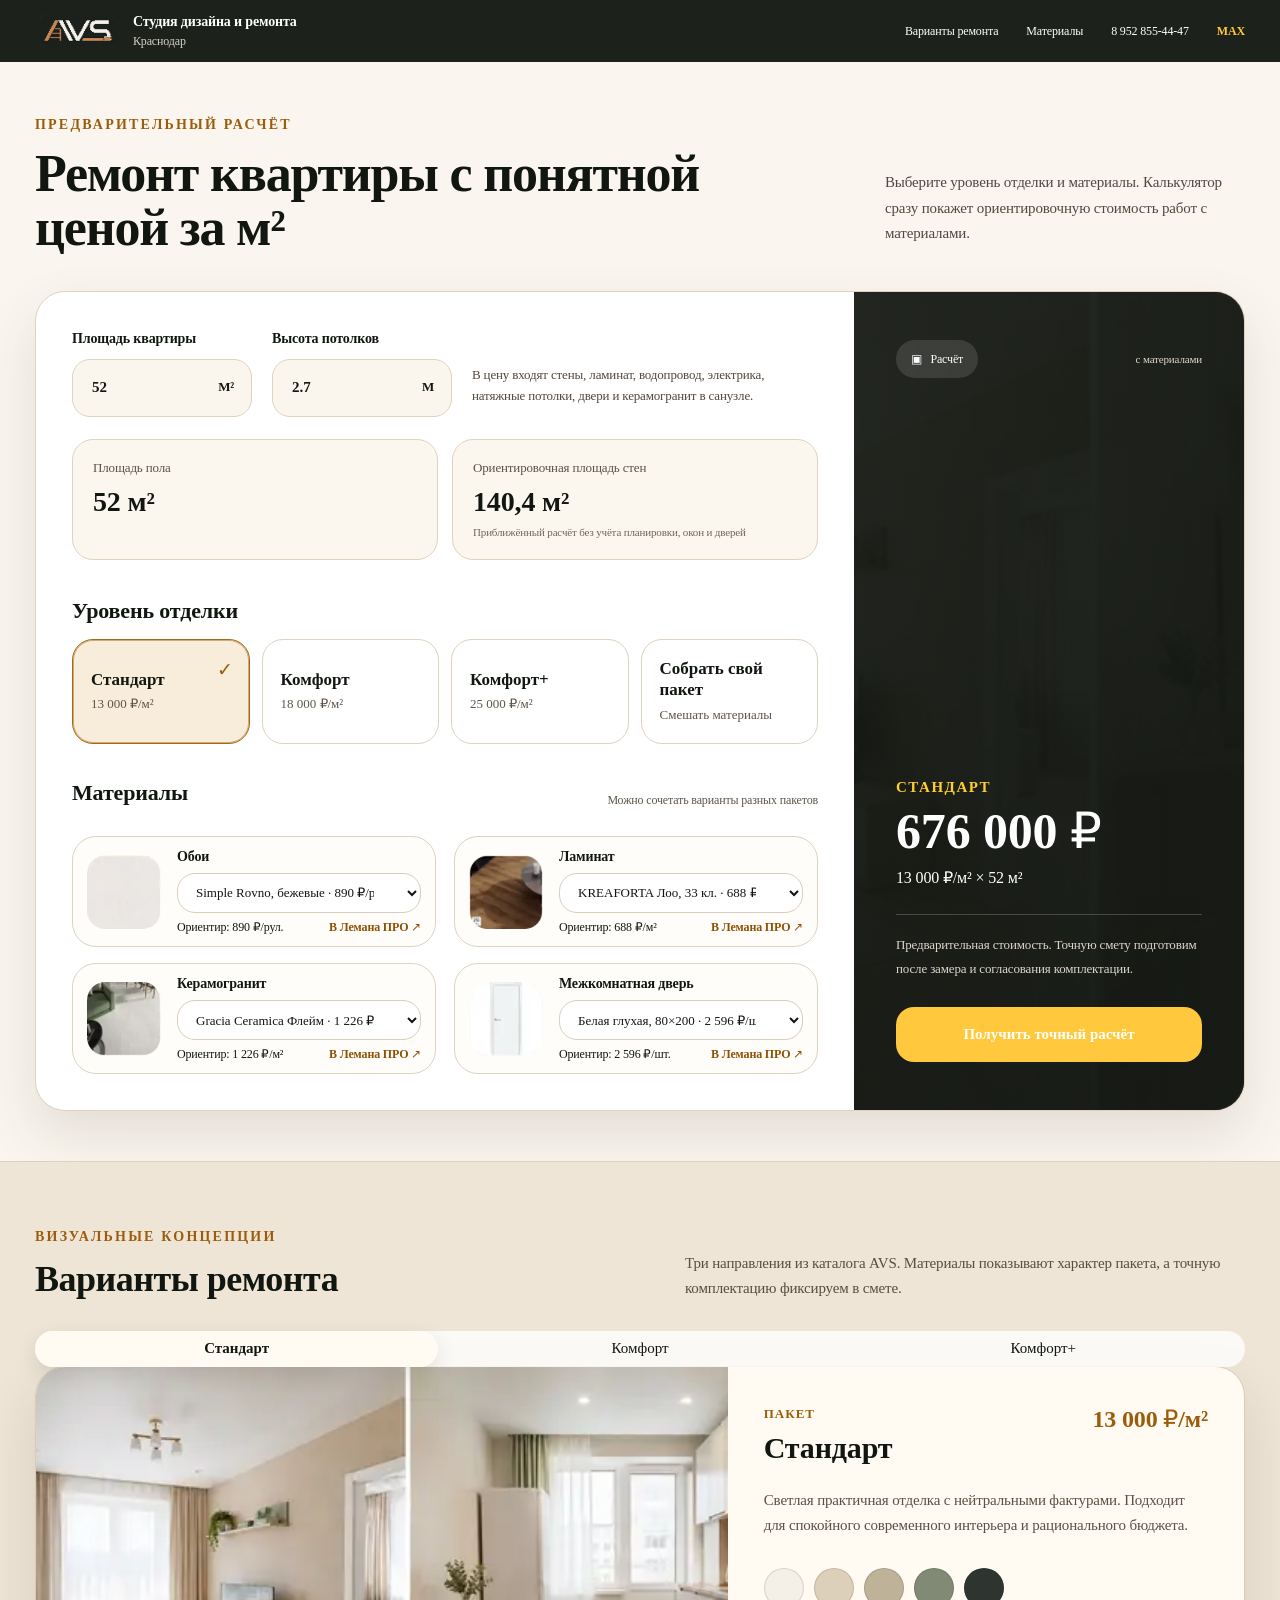
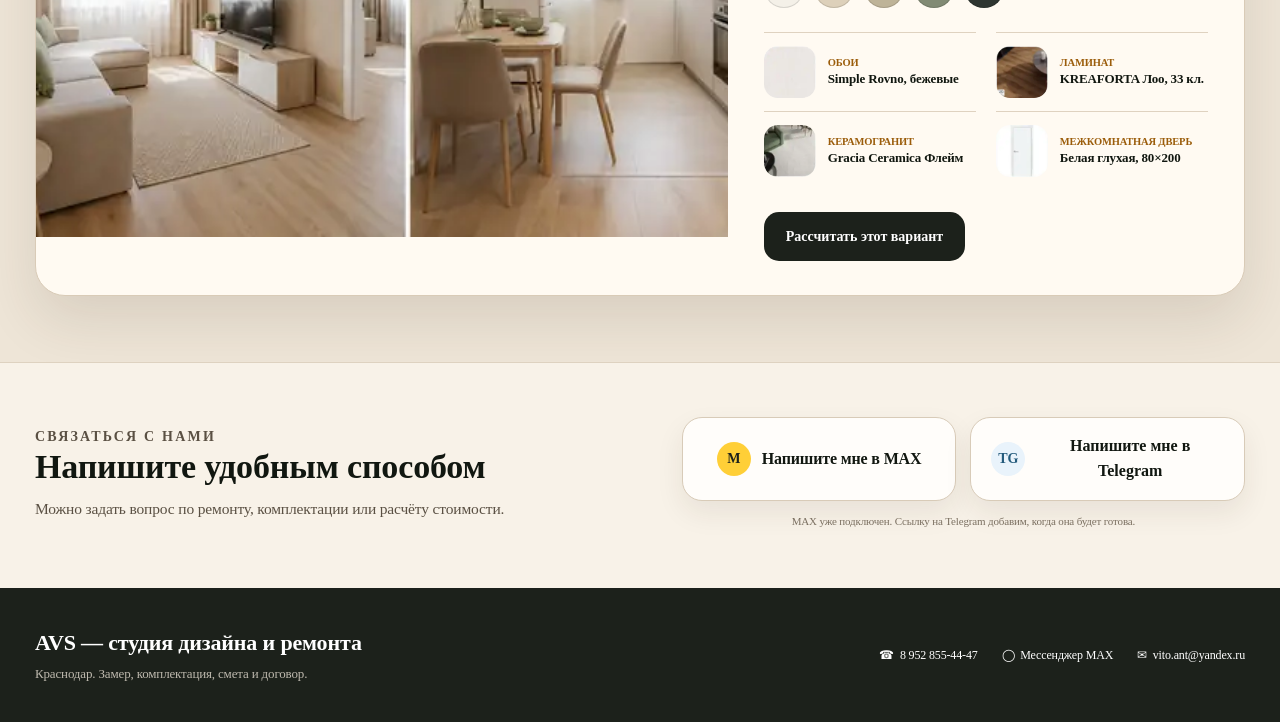
==== commit f4f0cd28: "Connect MAX profile link" ====
--- a/index.html
+++ b/index.html
@@ -19,6 +19,7 @@
     .contact-channels__copy p{margin:0;color:#5a5043;max-width:650px;line-height:1.65}
     .contact-channels__buttons{display:grid;grid-template-columns:1fr 1fr;gap:14px}
     .contact-channel{min-height:72px;border:1px solid #d8cbb8;border-radius:20px;background:#fffdfa;color:#111710;display:flex;align-items:center;justify-content:center;gap:11px;padding:16px 20px;font:inherit;font-weight:700;font-size:16px;box-shadow:0 12px 28px rgba(54,44,25,.08);cursor:default}
+    .contact-channel[href]{cursor:pointer}
     .contact-channel__icon{width:34px;height:34px;border-radius:50%;display:grid;place-items:center;font-size:14px;font-weight:700;flex:0 0 34px}
     .contact-channel--max .contact-channel__icon{background:#ffcf37;color:#1d211c}
     .contact-channel--telegram .contact-channel__icon{background:#e9f3fb;color:#245b7c}
@@ -37,7 +38,7 @@
         <a href="#variants">Варианты ремонта</a>
         <a href="#materials">Материалы</a>
         <a href="tel:+79528554447">8 952 855-44-47</a>
-        <a class="nav__max" href="#contact">MAX</a>
+        <a class="nav__max" href="https://max.ru/u/f9LHodD0cOJnn-2HhVzQsTGIbUeihIXWPg1VbgTdzcwkybjfX0ruWfQxtZI" target="_blank" rel="noopener">MAX</a>
       </nav>
     </div>
   </header>
@@ -168,18 +169,18 @@
         <div class="contact-channels__copy">
           <p class="eyebrow">СВЯЗАТЬСЯ С НАМИ</p>
           <h2>Напишите удобным способом</h2>
-          <p>Можно задать вопрос по ремонту, комплектации или расчёту стоимости. Ссылки на аккаунты подключим отдельно.</p>
+          <p>Можно задать вопрос по ремонту, комплектации или расчёту стоимости.</p>
         </div>
         <div class="contact-channels__buttons">
-          <button class="contact-channel contact-channel--max" type="button" aria-label="Напишите мне в MAX">
+          <a class="contact-channel contact-channel--max" href="https://max.ru/u/f9LHodD0cOJnn-2HhVzQsTGIbUeihIXWPg1VbgTdzcwkybjfX0ruWfQxtZI" target="_blank" rel="noopener" aria-label="Напишите мне в MAX">
             <span class="contact-channel__icon">M</span>
             <span>Напишите мне в MAX</span>
-          </button>
+          </a>
           <button class="contact-channel contact-channel--telegram" type="button" aria-label="Напишите мне в Telegram">
             <span class="contact-channel__icon">TG</span>
             <span>Напишите мне в Telegram</span>
           </button>
-          <div class="contact-channels__note">Кнопки уже на месте — персональные ссылки подключим, когда будут готовы.</div>
+          <div class="contact-channels__note">MAX уже подключен. Ссылку на Telegram добавим, когда она будет готова.</div>
         </div>
       </div>
     </section>
@@ -190,7 +191,7 @@
       <div><strong>AVS — студия дизайна и ремонта</strong><span>Краснодар. Замер, комплектация, смета и договор.</span></div>
       <div class="footer__contacts">
         <a href="tel:+79528554447">☎ &nbsp;8 952 855-44-47</a>
-        <a href="#contact">◯ &nbsp;Мессенджеры</a>
+        <a href="https://max.ru/u/f9LHodD0cOJnn-2HhVzQsTGIbUeihIXWPg1VbgTdzcwkybjfX0ruWfQxtZI" target="_blank" rel="noopener">◯ &nbsp;Мессенджер MAX</a>
         <a href="mailto:vito.ant@yandex.ru">✉ &nbsp;vito.ant@yandex.ru</a>
       </div>
     </div>
@@ -209,4 +210,4 @@
 
   <script src="app.js"></script>
 </body>
-</html>
+</html>
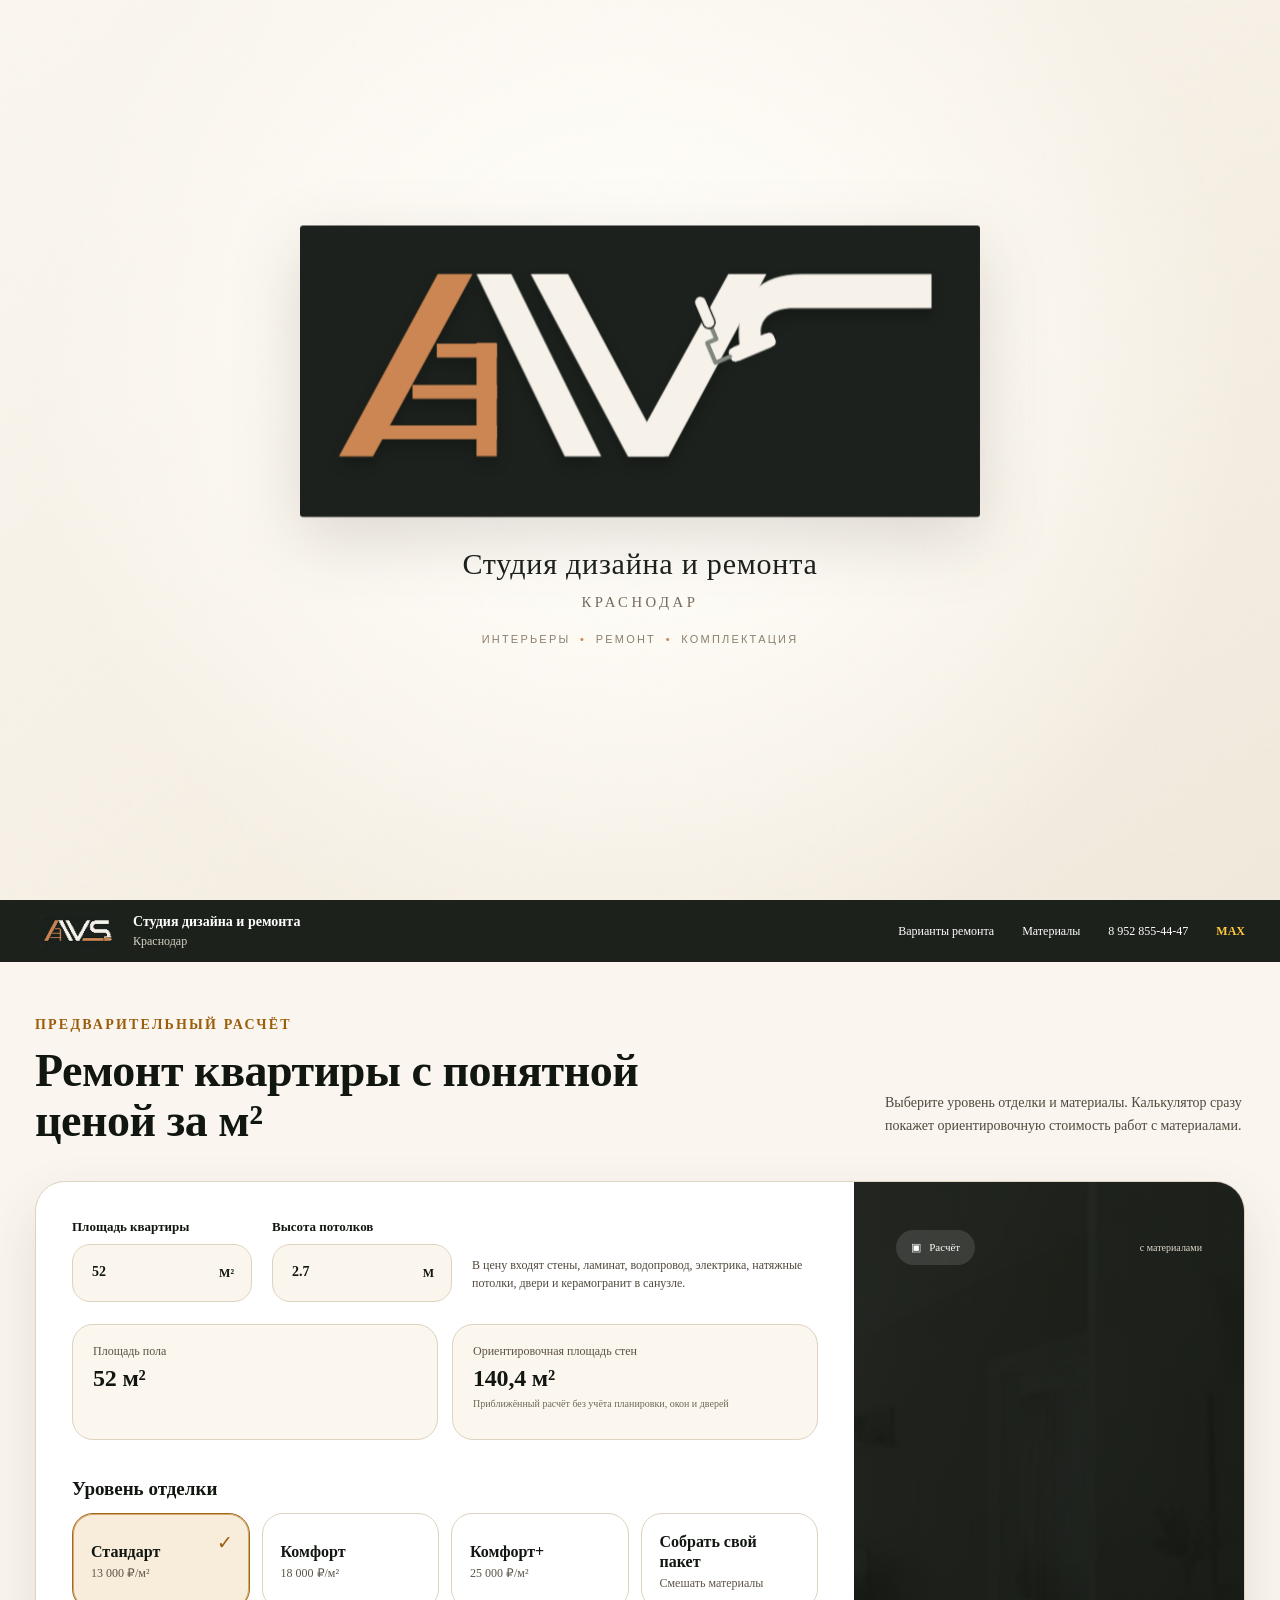
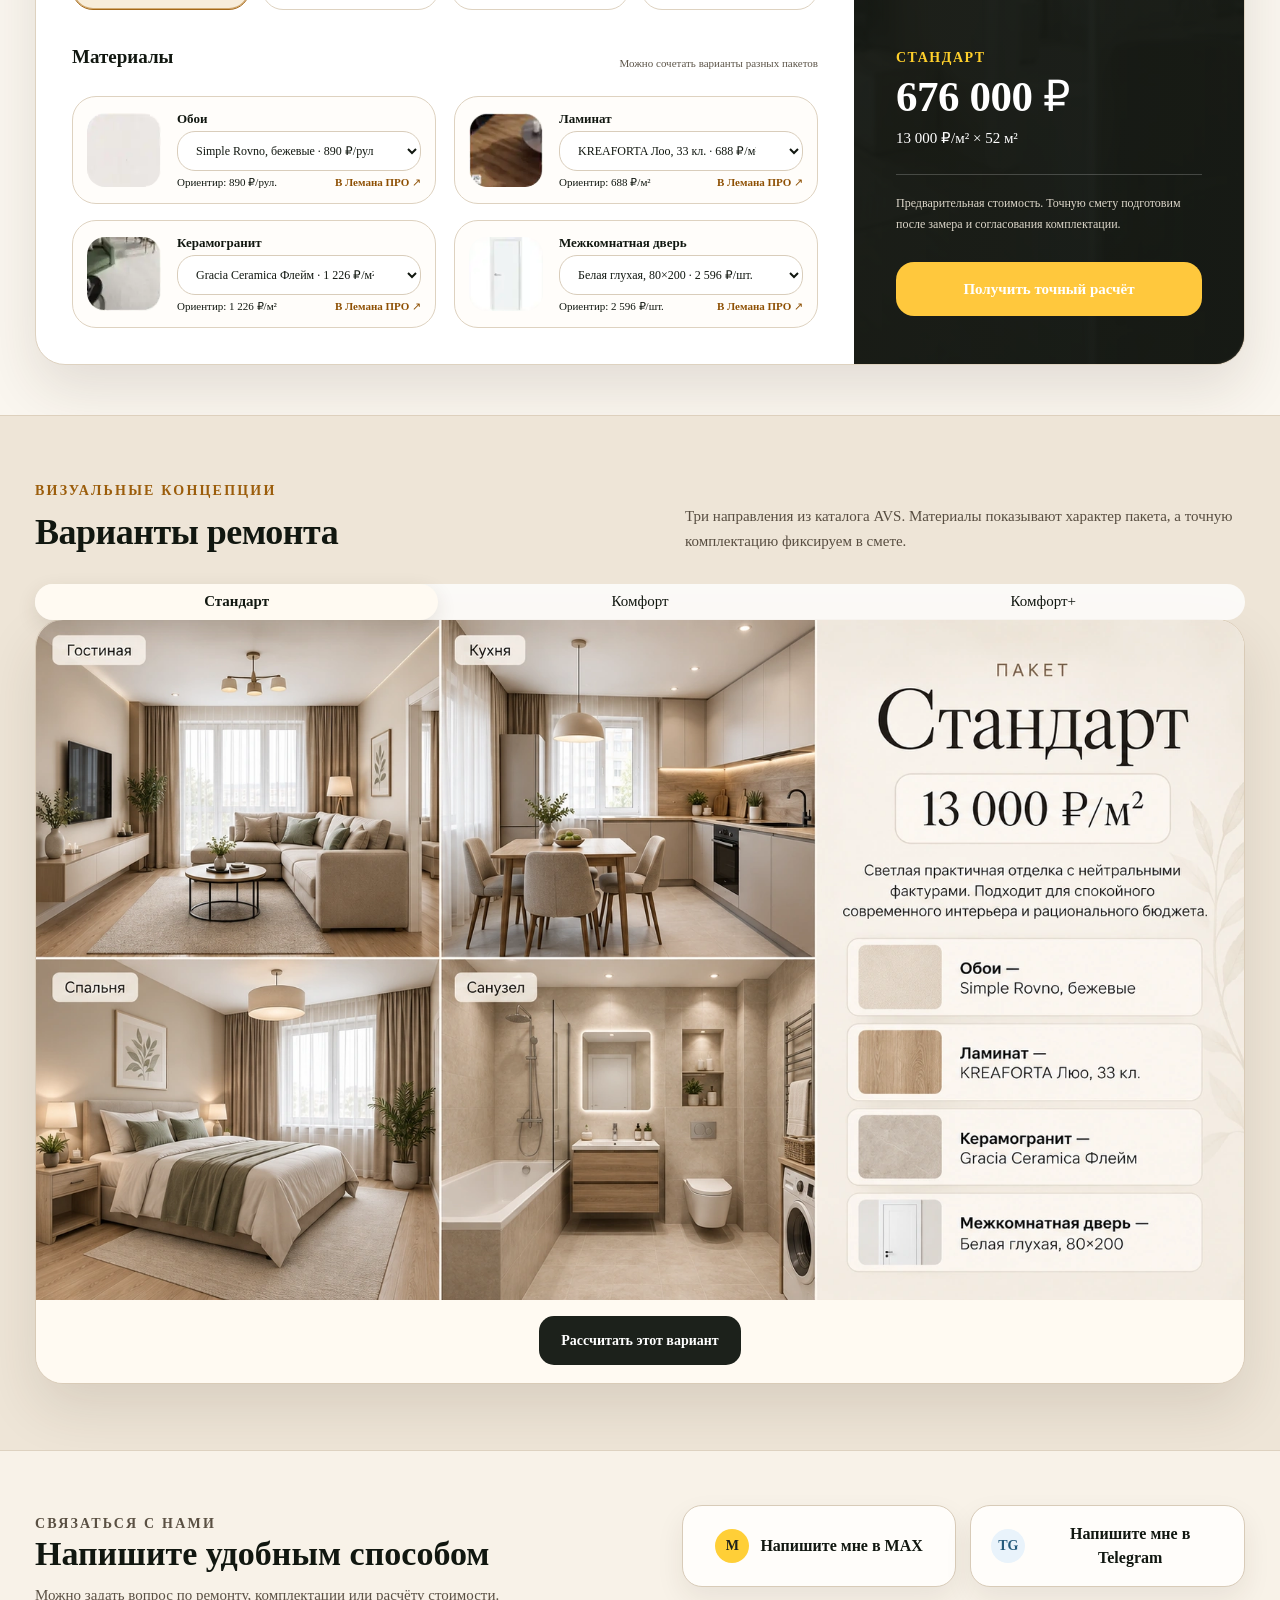
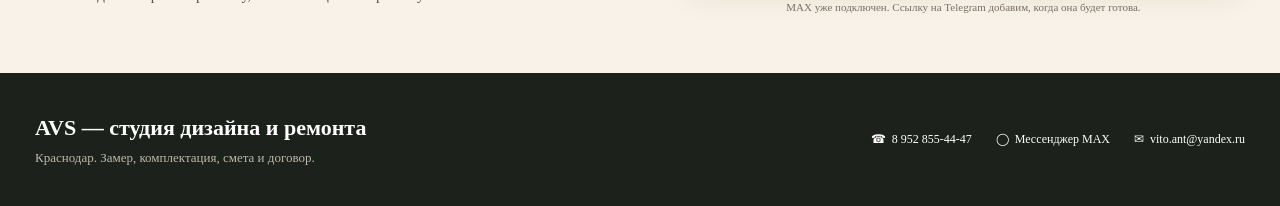
==== commit 96bbe5e9: "AVS: update design, animation and renovation previews" ====
--- a/index.html
+++ b/index.html
@@ -11,7 +11,7 @@
   <meta property="og:type" content="website" />
   <meta property="og:url" content="https://avs-design.ru/" />
   <link rel="icon" href="assets/logo.png" type="image/png" />
-  <link rel="stylesheet" href="styles.css" />
+  <link rel="stylesheet" href="styles.css?v=15" />
   <style>
     .contact-channels{background:#f8f2e8;border-top:1px solid #ded2c0;padding:54px 0 58px}
     .contact-channels__inner{display:grid;grid-template-columns:minmax(0,1fr) minmax(420px,.95fr);gap:54px;align-items:center}
@@ -28,6 +28,102 @@
   </style>
 </head>
 <body>
+  <section class="logo-intro" id="top" aria-labelledby="logo-intro-title">
+    <div class="blueprint" aria-hidden="true">
+      <span class="blueprint__line blueprint__line--horizontal"></span>
+      <span class="blueprint__line blueprint__line--vertical"></span>
+      <span class="blueprint__measure blueprint__measure--top"></span>
+      <span class="blueprint__measure blueprint__measure--side"></span>
+    </div>
+
+    <div class="identity">
+      <h1 id="logo-intro-title" class="visually-hidden">AVS — студия дизайна и ремонта</h1>
+
+      <div class="mark" aria-hidden="true">
+        <svg class="mark__svg" viewBox="0 0 840 360" role="img" aria-label="AVS">
+          <defs>
+            <path id="shape-a-left" d="M170 60h43L90 285H48Z" />
+            <path id="shape-a-right" d="M218 60h43l111 225h-45Z" />
+            <path id="shape-a-rail" d="M218 145h25v140h-25Z" />
+            <path id="shape-a-step-1" d="M169 146h74v17h-74Z" />
+            <path id="shape-a-step-2" d="M139 197h104v17H139Z" />
+            <path id="shape-a-step-3" d="M69 247h174v17H69Z" />
+            <path id="shape-v-left" d="M285 60h46l120 225h-46Z" />
+            <path id="shape-v-right" d="M529 60h47L455 285h-50Z" />
+            <path id="shape-s-body" d="M620 60h160v42H610c-27 0-41 12-41 30 0 20 16 31 43 31h126c50 0 77 25 77 65 0 25-11 43-33 54l-41-25c14-5 21-14 21-27 0-20-15-31-43-31H612c-48 0-70-25-70-66 0-45 27-73 78-73Z" />
+            <path id="shape-s-base" d="M761 244c28 0 43-12 43-34h12v27c0 32-21 48-60 48H480v-27h267c6 0 11-5 14-14Z" />
+            <path id="paint-route" d="M785 80C715 78 636 77 603 82c-31 5-48 21-48 49 0 31 24 49 61 49h120c38 0 62 18 62 47 0 28-24 44-63 44H487" />
+
+            <mask id="s-reveal-mask" maskUnits="userSpaceOnUse" x="470" y="35" width="365" height="275" style="mask-type:alpha">
+              <path class="s-reveal-stroke" />
+            </mask>
+
+            <filter id="panel-shadow" x="-10%" y="-18%" width="120%" height="150%">
+              <feDropShadow dx="0" dy="9" stdDeviation="8" flood-color="#050705" flood-opacity=".22" />
+            </filter>
+          </defs>
+
+          <rect class="logo-field" width="840" height="360" rx="4" />
+
+          <g class="assembly-layer" filter="url(#panel-shadow)">
+            <g class="assembly-a">
+              <use class="piece build-gold a-leg a-leg--left" href="#shape-a-left" />
+              <use class="piece build-ivory a-leg a-leg--right" href="#shape-a-right" />
+              <use class="piece build-gold a-ladder-rail" href="#shape-a-rail" />
+              <use class="piece build-gold a-step a-step--one" href="#shape-a-step-1" />
+              <use class="piece build-gold a-step a-step--two" href="#shape-a-step-2" />
+              <use class="piece build-gold a-step a-step--three" href="#shape-a-step-3" />
+            </g>
+
+            <g class="assembly-v">
+              <g class="v-hinge">
+                <circle class="v-hinge__ring" cx="430" cy="281" r="10" />
+                <circle class="v-hinge__pin" cx="430" cy="281" r="3.2" />
+              </g>
+              <use class="piece build-ivory v-leg v-leg--left" href="#shape-v-left" />
+              <use class="piece build-ivory v-leg v-leg--right" href="#shape-v-right" />
+            </g>
+
+            <g class="s-build" mask="url(#s-reveal-mask)">
+              <use class="build-ivory" href="#shape-s-body" />
+              <use class="build-gold" href="#shape-s-base" />
+            </g>
+          </g>
+
+          <g class="final-logo" filter="url(#panel-shadow)">
+            <use class="brand-gold" href="#shape-a-left" />
+            <use class="brand-ivory" href="#shape-a-right" />
+            <use class="brand-gold" href="#shape-a-rail" />
+            <use class="brand-gold" href="#shape-a-step-1" />
+            <use class="brand-gold" href="#shape-a-step-2" />
+            <use class="brand-gold" href="#shape-a-step-3" />
+            <use class="brand-ivory" href="#shape-v-left" />
+            <use class="brand-ivory" href="#shape-v-right" />
+            <use class="brand-ivory" href="#shape-s-body" />
+            <use class="brand-gold" href="#shape-s-base" />
+          </g>
+
+          <g class="roller" aria-hidden="true">
+            <g class="roller__tool" transform="scale(.88)">
+              <rect class="roller__paint" x="-34" y="-10" width="68" height="20" rx="7" />
+              <path class="roller__edge" d="M-25-10h50M-25 10h50" />
+              <path class="roller__arm" d="M34 0h22v30H42v20" />
+              <rect class="roller__handle" x="34" y="47" width="17" height="48" rx="8.5" />
+            </g>
+          </g>
+        </svg>
+      </div>
+
+      <div class="identity__copy">
+        <p class="identity__title">Студия дизайна и ремонта</p>
+        <p class="identity__location">Краснодар</p>
+        <p class="identity__services">Интерьеры <span>•</span> Ремонт <span>•</span> Комплектация</p>
+      </div>
+    </div>
+
+    <p class="motion-note" role="status" aria-live="polite"></p>
+  </section>
+
   <header class="topbar">
     <div class="topbar__inner wrap">
       <a class="brand" href="#top" aria-label="AVS — студия дизайна и ремонта">
@@ -43,7 +139,7 @@
     </div>
   </header>
 
-  <main id="top">
+  <main id="site-content">
     <section class="hero section">
       <div class="wrap">
         <div class="hero__head">
@@ -208,6 +304,7 @@
     </div>
   </dialog>
 
-  <script src="app.js"></script>
+  <script src="logo-intro.js?v=1"></script>
+  <script src="app.js?v=14"></script>
 </body>
-</html>+</html>
--- a/styles.css
+++ b/styles.css
@@ -232,3 +232,221 @@
   .result-card__content{padding:28px 22px}.result-price{font-size:38px}.result-card{min-height:420px}
   .variants__head{grid-template-columns:1fr;gap:12px}.variants__head h2{font-size:32px}.variant-photo{height:300px}.variant-copy{padding:26px 20px}.variant-top{flex-direction:column;gap:5px}.variant-materials{grid-template-columns:1fr}
 }
+
+/* Typography-only alignment with the approved AVS reference. */
+html,body,button,input,select,option{
+  font-family:Georgia,Cambria,"Times New Roman",serif;
+  font-synthesis:none;
+  font-kerning:normal;
+  font-feature-settings:"kern" 1,"liga" 1;
+}
+body{font-size:15px;line-height:1.5;letter-spacing:0}
+#site-content .hero h1{font-size:clamp(46px,2.7vw,50px);font-weight:700;line-height:1.08;letter-spacing:-.45px}
+.hero__lead{font-size:14px;line-height:1.65;letter-spacing:0}
+.field>span:first-child{font-size:13px;line-height:1.35;margin-bottom:8px}
+.input-shell input{font-size:14px;line-height:1.35}
+.input-shell b{font-size:12px;line-height:1.35}
+.calc-note{font-size:12px;line-height:1.55;letter-spacing:0;margin-bottom:9px}
+.area-card>span{font-size:12px;line-height:1.45}
+.area-card strong{font-size:24px;line-height:1.18;letter-spacing:-.2px;margin-top:4px}
+.area-card small{font-size:10px;line-height:1.45;letter-spacing:0;margin-top:4px}
+.finish-block h2,.materials-block h2{font-size:19px;line-height:1.2;letter-spacing:0;margin-bottom:12px}
+.finish-tab strong{font-size:16px;line-height:1.25;letter-spacing:0}
+.finish-tab span{font-size:12px;line-height:1.4;letter-spacing:0;margin-top:0}
+.materials-head>span{font-size:11px;line-height:1.4;letter-spacing:0}
+.material-card__content strong{font-size:13px;line-height:1.2;letter-spacing:0;margin-bottom:5px}
+.material-card select{font-size:12px;line-height:1.35}
+.material-meta{font-size:11px;line-height:1.2;letter-spacing:0;margin-top:5px}
+.result-badges span{font-size:11px;line-height:1.35}
+.result-badges small{font-size:10px;line-height:1.35}
+.result-package{font-size:14px;line-height:1.35}
+.result-price{font-size:43px;line-height:1.05;letter-spacing:-.45px}
+.result-formula{font-size:15px;line-height:1.5}
+.result-note{font-size:12px;line-height:1.8;letter-spacing:0}
+@media(max-width:720px){
+  #site-content .hero h1{font-size:38px;line-height:1.08;letter-spacing:-.45px}
+}
+
+/* AVS logo intro: production integration of the approved standalone animation. */
+@property --avs-build-gold {
+  syntax:"<color>";
+  inherits:true;
+  initial-value:#a97955;
+}
+
+@property --avs-build-ivory {
+  syntax:"<color>";
+  inherits:true;
+  initial-value:#c8cbc3;
+}
+
+.logo-intro{
+  --avs-logo-ink:#111710;
+  --avs-logo-panel:#1c211d;
+  --avs-logo-paper:#f6f0e6;
+  --avs-logo-paper-deep:#eee5d7;
+  --avs-logo-gold:#cc8652;
+  --avs-logo-ivory:#f6f2ea;
+  --avs-build-gold:#a97955;
+  --avs-build-ivory:#c8cbc3;
+  position:relative;
+  isolation:isolate;
+  display:grid;
+  width:100%;
+  height:100vh;
+  height:100svh;
+  padding:max(28px,env(safe-area-inset-top)) max(24px,env(safe-area-inset-right)) max(28px,env(safe-area-inset-bottom)) max(24px,env(safe-area-inset-left));
+  overflow:hidden;
+  place-items:center;
+  color:var(--avs-logo-ink);
+  background:radial-gradient(circle at 50% 43%,rgba(255,253,248,.98) 0 20%,rgba(255,253,248,.45) 52%,transparent 74%),linear-gradient(145deg,#faf6ef 0%,var(--avs-logo-paper) 48%,var(--avs-logo-paper-deep) 120%);
+  font-family:Georgia,Cambria,"Times New Roman",serif;
+  -webkit-font-smoothing:antialiased;
+  text-rendering:optimizeLegibility;
+}
+
+.logo-intro::before{
+  position:absolute;
+  z-index:-1;
+  inset:0;
+  background-image:url("data:image/svg+xml,%3Csvg viewBox='0 0 160 160' xmlns='http://www.w3.org/2000/svg'%3E%3Cfilter id='n'%3E%3CfeTurbulence type='fractalNoise' baseFrequency='.75' numOctaves='3' stitchTiles='stitch'/%3E%3C/filter%3E%3Crect width='100%25' height='100%25' filter='url(%23n)' opacity='.42'/%3E%3C/svg%3E");
+  content:"";
+  opacity:.025;
+  pointer-events:none;
+}
+
+.logo-intro .identity{
+  width:min(680px,78vw);
+  transform:translateY(-1.5vh);
+  text-align:center;
+}
+
+.logo-intro .mark{
+  width:100%;
+  margin-inline:auto;
+  filter:drop-shadow(0 22px 34px rgba(54,44,25,.16));
+}
+
+.logo-intro .mark__svg{
+  display:block;
+  width:100%;
+  height:auto;
+  overflow:visible;
+  border-radius:3px;
+}
+
+.logo-intro .logo-field{fill:var(--avs-logo-panel)}
+.logo-intro .build-gold{fill:var(--avs-build-gold)}
+.logo-intro .build-ivory{fill:var(--avs-build-ivory)}
+.logo-intro .brand-gold{fill:var(--avs-logo-gold)}
+.logo-intro .brand-ivory{fill:var(--avs-logo-ivory)}
+
+.logo-intro .assembly-layer,
+.logo-intro .final-logo,
+.logo-intro .piece{transform-box:view-box}
+
+.logo-intro .piece{transform-origin:center}
+.logo-intro .final-logo{display:none;opacity:1}
+
+.logo-intro .a-leg,
+.logo-intro .a-ladder-rail,
+.logo-intro .a-step,
+.logo-intro .v-leg,
+.logo-intro .v-hinge{opacity:0}
+
+.logo-intro .a-ladder-rail{transform-origin:231px 216px}
+.logo-intro .a-step{transform-origin:right center}
+.logo-intro .v-leg{transform-origin:430px 282px}
+.logo-intro .v-hinge{transform-box:view-box;transform-origin:430px 281px}
+.logo-intro .v-hinge__ring{fill:var(--avs-logo-panel);stroke:var(--avs-build-gold);stroke-width:4}
+.logo-intro .v-hinge__pin{fill:var(--avs-build-ivory)}
+.logo-intro .s-reveal-stroke{fill:none;stroke:#fff;stroke-linecap:butt;stroke-linejoin:round;stroke-width:50}
+.logo-intro .roller{opacity:0;pointer-events:none}
+.logo-intro .roller__paint{fill:var(--avs-logo-ivory)}
+.logo-intro .roller__edge{fill:none;stroke:rgba(246,242,234,.52);stroke-width:2}
+.logo-intro .roller__arm{fill:none;stroke:#81877d;stroke-linecap:round;stroke-linejoin:round;stroke-width:6}
+.logo-intro .roller__handle{fill:var(--avs-logo-ivory);stroke:var(--avs-logo-panel);stroke-width:2}
+
+.logo-intro .identity__copy{margin-top:clamp(18px,2.5vw,28px)}
+.logo-intro .identity__copy p{margin:0}
+.logo-intro .identity__title{color:var(--avs-logo-panel);font-size:clamp(20px,2.35vw,31px);letter-spacing:.025em;line-height:1.25;opacity:0;transform:translateY(9px)}
+.logo-intro .identity__location{margin-top:8px!important;color:#756b5d;font-size:clamp(12px,1.15vw,15px);letter-spacing:.24em;opacity:0;text-transform:uppercase;transform:translateY(7px)}
+.logo-intro .identity__services{margin-top:18px!important;color:#8b806f;font-family:Arial,Helvetica,sans-serif;font-size:clamp(9px,.9vw,11px);font-weight:500;letter-spacing:.2em;opacity:0;text-transform:uppercase;transform:translateY(6px)}
+.logo-intro .identity__services span{color:var(--avs-logo-gold);margin-inline:.4em}
+
+.logo-intro .blueprint{position:absolute;top:50%;left:50%;width:min(730px,82vw);aspect-ratio:84/36;opacity:0;pointer-events:none;transform:translate(-50%,-58%)}
+.logo-intro .blueprint__line,
+.logo-intro .blueprint__measure{position:absolute;display:block}
+.logo-intro .blueprint__line{background:rgba(155,93,11,.13)}
+.logo-intro .blueprint__line--horizontal{top:50%;right:-4%;left:-4%;height:1px}
+.logo-intro .blueprint__line--vertical{top:-10%;bottom:-10%;left:50%;width:1px}
+.logo-intro .blueprint__measure{border-color:rgba(155,93,11,.17);border-style:solid}
+.logo-intro .blueprint__measure--top{top:5%;right:0;left:0;height:7px;border-width:1px 1px 0}
+.logo-intro .blueprint__measure--side{top:0;right:4%;bottom:0;width:7px;border-width:1px 0 1px 1px}
+
+.logo-intro .motion-note,
+.logo-intro .visually-hidden{position:absolute;width:1px;height:1px;padding:0;margin:-1px;overflow:hidden;clip:rect(0 0 0 0);white-space:nowrap;border:0}
+
+.logo-intro.is-complete .blueprint,
+.logo-intro.is-complete .assembly-layer,
+.logo-intro.is-complete .roller{display:none}
+.logo-intro.is-complete .final-logo{display:block}
+.logo-intro.is-complete .logo-field,
+.logo-intro.is-complete .identity__title,
+.logo-intro.is-complete .identity__location,
+.logo-intro.is-complete .identity__services{animation:none!important;opacity:1;transform:none}
+
+.logo-intro.is-running .logo-field{animation:avs-field-in .35s ease-out both}
+.logo-intro.is-running .blueprint{animation:avs-blueprint-in 3.08s ease both}
+.logo-intro.is-running .a-leg--left{animation:avs-a-left-set .55s cubic-bezier(.2,.72,.22,1) .15s both}
+.logo-intro.is-running .a-leg--right{animation:avs-a-right-set .58s cubic-bezier(.2,.72,.22,1) .2s both}
+.logo-intro.is-running .a-ladder-rail{animation:avs-rail-set .22s cubic-bezier(.22,.72,.28,1) .58s both}
+.logo-intro.is-running .a-step--one{animation:avs-step-set .18s cubic-bezier(.2,.72,.25,1) .72s both}
+.logo-intro.is-running .a-step--two{animation:avs-step-set .18s cubic-bezier(.2,.72,.25,1) .86s both}
+.logo-intro.is-running .a-step--three{animation:avs-step-set .18s cubic-bezier(.2,.72,.25,1) 1s both}
+.logo-intro.is-running .v-leg--left{animation:avs-v-open-left .8s cubic-bezier(.3,.68,.24,1) .65s both}
+.logo-intro.is-running .v-leg--right{animation:avs-v-open-right .8s cubic-bezier(.3,.68,.24,1) .65s both}
+.logo-intro.is-running .v-hinge{animation:avs-hinge-in 1.03s ease-in-out .58s both}
+.logo-intro.is-running .assembly-layer{animation:avs-settle-palette .16s cubic-bezier(.22,.61,.36,1) 2.9s both}
+.logo-intro.is-running .identity__title{animation:avs-copy-in .38s ease-out 3.2s both}
+.logo-intro.is-running .identity__location{animation:avs-copy-in .34s ease-out 3.3s both}
+.logo-intro.is-running .identity__services{animation:avs-copy-in .3s ease-out 3.4s both}
+
+@keyframes avs-field-in{from{opacity:0}to{opacity:1}}
+@keyframes avs-blueprint-in{0%{opacity:0}8%{opacity:1}78%{opacity:.58}100%{opacity:0}}
+@keyframes avs-a-left-set{0%{opacity:0;transform:translate(-82px,94px)}12%{opacity:1}86%{opacity:1;transform:translate(2px,-2px)}100%{opacity:1;transform:none}}
+@keyframes avs-a-right-set{0%{opacity:0;transform:translate(78px,-92px)}12%{opacity:1}86%{opacity:1;transform:translate(-2px,2px)}100%{opacity:1;transform:none}}
+@keyframes avs-rail-set{0%{opacity:0;transform:scaleY(.12)}30%{opacity:1}100%{opacity:1;transform:scaleY(1)}}
+@keyframes avs-step-set{0%{opacity:0;transform:scaleX(.06)}22%{opacity:1}85%{opacity:1;transform:scaleX(1.025)}100%{opacity:1;transform:none}}
+@keyframes avs-v-open-left{0%{opacity:0;transform:rotate(28deg)}10%{opacity:1}86%{opacity:1;transform:rotate(-.8deg)}100%{opacity:1;transform:rotate(0)}}
+@keyframes avs-v-open-right{0%{opacity:0;transform:rotate(-28deg)}10%{opacity:1}86%{opacity:1;transform:rotate(.8deg)}100%{opacity:1;transform:rotate(0)}}
+@keyframes avs-hinge-in{0%{opacity:0;transform:scale(.65);transform-origin:430px 282px}12%{opacity:1;transform:scale(1)}82%{opacity:.92}100%{opacity:0}}
+@keyframes avs-settle-palette{from{--avs-build-gold:#a97955;--avs-build-ivory:#c8cbc3}to{--avs-build-gold:#cc8652;--avs-build-ivory:#f6f2ea}}
+@keyframes avs-copy-in{to{opacity:1;transform:none}}
+
+@media(max-width:680px){
+  .logo-intro{padding-inline:18px}
+  .logo-intro .identity{width:min(92vw,560px);transform:translateY(-3vh)}
+  .logo-intro .identity__copy{margin-top:16px}
+  .logo-intro .identity__services{margin-top:15px!important;letter-spacing:.12em}
+  .logo-intro .blueprint{width:96vw}
+}
+
+@media(max-height:560px) and (orientation:landscape){
+  .logo-intro .identity{width:min(63vw,610px);transform:translateY(-2vh)}
+  .logo-intro .identity__copy{margin-top:12px}
+  .logo-intro .identity__services{display:none}
+}
+
+@media(prefers-reduced-motion:reduce){
+  html{scroll-behavior:auto}
+  .logo-intro .blueprint,
+  .logo-intro .assembly-layer,
+  .logo-intro .roller{display:none}
+  .logo-intro .logo-field,
+  .logo-intro .final-logo,
+  .logo-intro .identity__title,
+  .logo-intro .identity__location,
+  .logo-intro .identity__services{animation:none!important;opacity:1;transform:none}
+  .logo-intro .final-logo{display:block}
+}
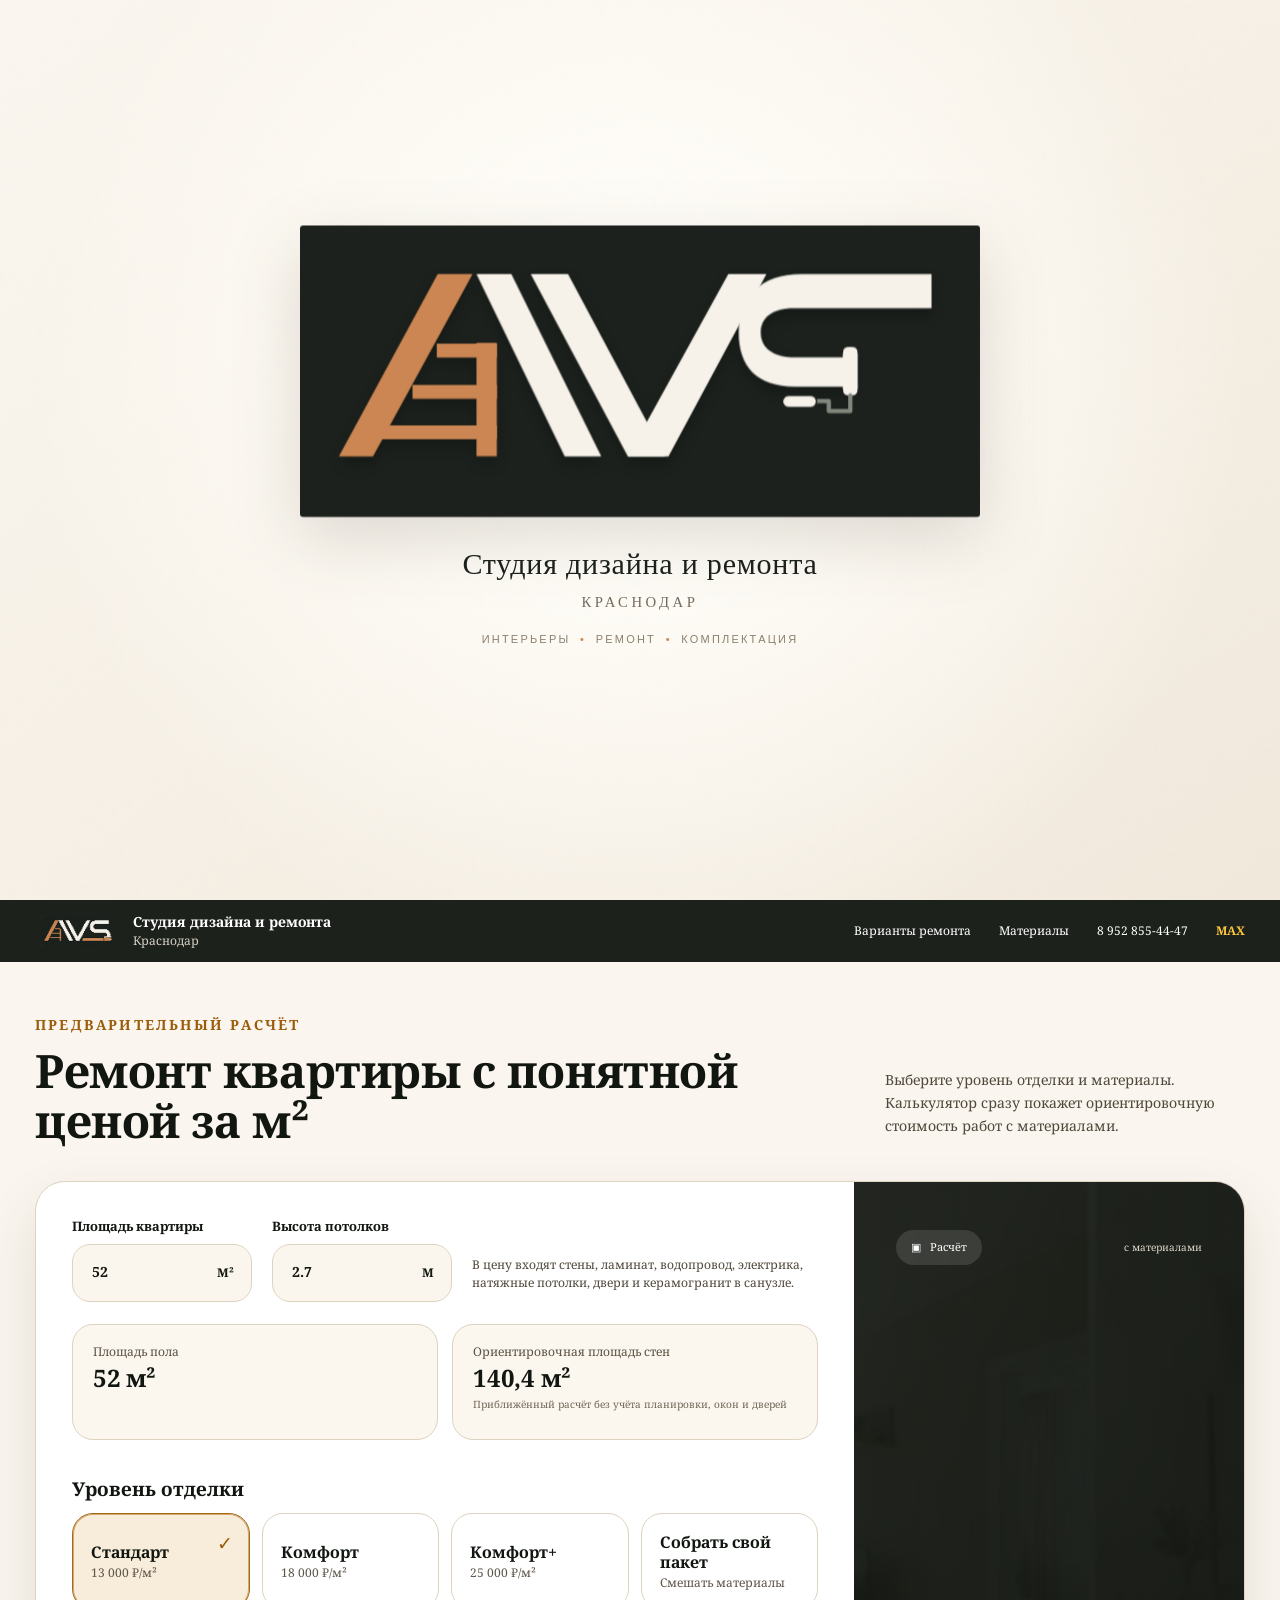
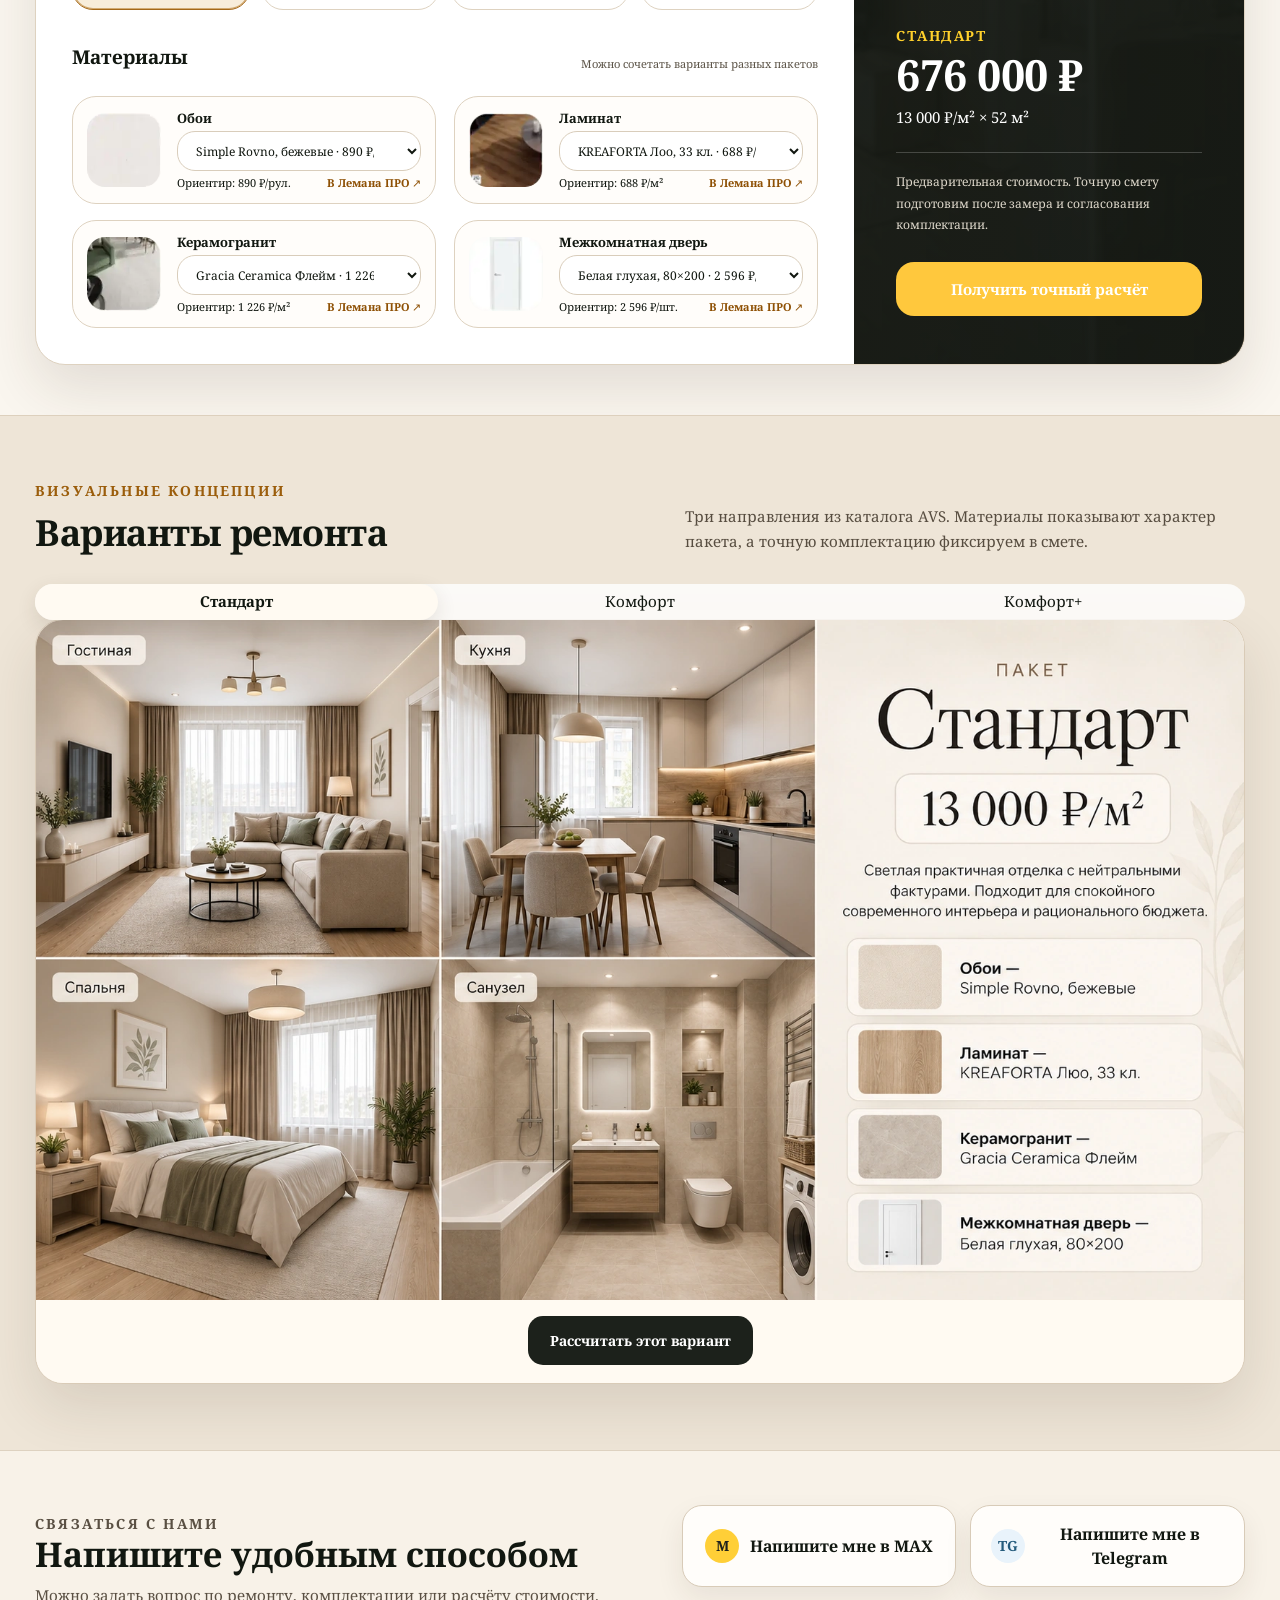
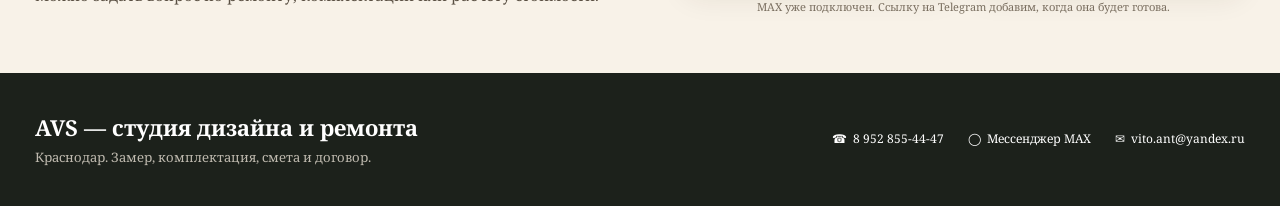
==== commit 16d1d9ff: "AVS: unify typography across devices" ====
--- a/index.html
+++ b/index.html
@@ -11,7 +11,7 @@
   <meta property="og:type" content="website" />
   <meta property="og:url" content="https://avs-design.ru/" />
   <link rel="icon" href="assets/logo.png" type="image/png" />
-  <link rel="stylesheet" href="styles.css?v=15" />
+  <link rel="stylesheet" href="styles.css?v=16" />
   <style>
     .contact-channels{background:#f8f2e8;border-top:1px solid #ded2c0;padding:54px 0 58px}
     .contact-channels__inner{display:grid;grid-template-columns:minmax(0,1fr) minmax(420px,.95fr);gap:54px;align-items:center}
--- a/styles.css
+++ b/styles.css
@@ -1,7 +1,80 @@
+@font-face{
+  font-family:"Noto Serif";
+  src:url("assets/fonts/noto-serif-cyrillic-regular.woff2") format("woff2");
+  font-style:normal;
+  font-weight:400;
+  font-display:block;
+  unicode-range:U+0301,U+0400-045F,U+0490-0491,U+04B0-04B1,U+2116;
+}
+@font-face{
+  font-family:"Noto Serif";
+  src:url("assets/fonts/noto-serif-latin-ext-regular.woff2") format("woff2");
+  font-style:normal;
+  font-weight:400;
+  font-display:block;
+  unicode-range:U+0100-02BA,U+02BD-02C5,U+02C7-02CC,U+02CE-02D7,U+02DD-02FF,U+0304,U+0308,U+0329,U+1D00-1DBF,U+1E00-1E9F,U+1EF2-1EFF,U+2020,U+20A0-20AB,U+20AD-20C0,U+2113,U+2C60-2C7F,U+A720-A7FF;
+}
+@font-face{
+  font-family:"Noto Serif";
+  src:url("assets/fonts/noto-serif-latin-regular.woff2") format("woff2");
+  font-style:normal;
+  font-weight:400;
+  font-display:block;
+  unicode-range:U+0000-00FF,U+0131,U+0152-0153,U+02BB-02BC,U+02C6,U+02DA,U+02DC,U+0304,U+0308,U+0329,U+2000-206F,U+20AC,U+2122,U+2191,U+2193,U+2212,U+2215,U+FEFF,U+FFFD;
+}
+@font-face{
+  font-family:"Noto Serif";
+  src:url("assets/fonts/noto-serif-cyrillic-semibold.woff2") format("woff2");
+  font-style:normal;
+  font-weight:600;
+  font-display:block;
+  unicode-range:U+0301,U+0400-045F,U+0490-0491,U+04B0-04B1,U+2116;
+}
+@font-face{
+  font-family:"Noto Serif";
+  src:url("assets/fonts/noto-serif-latin-ext-semibold.woff2") format("woff2");
+  font-style:normal;
+  font-weight:600;
+  font-display:block;
+  unicode-range:U+0100-02BA,U+02BD-02C5,U+02C7-02CC,U+02CE-02D7,U+02DD-02FF,U+0304,U+0308,U+0329,U+1D00-1DBF,U+1E00-1E9F,U+1EF2-1EFF,U+2020,U+20A0-20AB,U+20AD-20C0,U+2113,U+2C60-2C7F,U+A720-A7FF;
+}
+@font-face{
+  font-family:"Noto Serif";
+  src:url("assets/fonts/noto-serif-latin-semibold.woff2") format("woff2");
+  font-style:normal;
+  font-weight:600;
+  font-display:block;
+  unicode-range:U+0000-00FF,U+0131,U+0152-0153,U+02BB-02BC,U+02C6,U+02DA,U+02DC,U+0304,U+0308,U+0329,U+2000-206F,U+20AC,U+2122,U+2191,U+2193,U+2212,U+2215,U+FEFF,U+FFFD;
+}
+@font-face{
+  font-family:"Noto Serif";
+  src:url("assets/fonts/noto-serif-cyrillic-bold.woff2") format("woff2");
+  font-style:normal;
+  font-weight:700;
+  font-display:block;
+  unicode-range:U+0301,U+0400-045F,U+0490-0491,U+04B0-04B1,U+2116;
+}
+@font-face{
+  font-family:"Noto Serif";
+  src:url("assets/fonts/noto-serif-latin-ext-bold.woff2") format("woff2");
+  font-style:normal;
+  font-weight:700;
+  font-display:block;
+  unicode-range:U+0100-02BA,U+02BD-02C5,U+02C7-02CC,U+02CE-02D7,U+02DD-02FF,U+0304,U+0308,U+0329,U+1D00-1DBF,U+1E00-1E9F,U+1EF2-1EFF,U+2020,U+20A0-20AB,U+20AD-20C0,U+2113,U+2C60-2C7F,U+A720-A7FF;
+}
+@font-face{
+  font-family:"Noto Serif";
+  src:url("assets/fonts/noto-serif-latin-bold.woff2") format("woff2");
+  font-style:normal;
+  font-weight:700;
+  font-display:block;
+  unicode-range:U+0000-00FF,U+0131,U+0152-0153,U+02BB-02BC,U+02C6,U+02DA,U+02DC,U+0304,U+0308,U+0329,U+2000-206F,U+20AC,U+2122,U+2191,U+2193,U+2212,U+2215,U+FEFF,U+FFFD;
+}
+
 :root{--ink:#111710;--dark:#1c211b;--paper:#f6f0e6;--paper2:#eee5d7;--card:#fffdfa;--line:#ded2c0;--gold:#9b5d0b;--accent:#ffc83d;--muted:#655d51;--shadow:0 24px 55px rgba(54,44,25,.12)}
 *{box-sizing:border-box}
 html{scroll-behavior:smooth}
-html,body,button,input,select,option{font-family:Georgia,'Times New Roman',serif}
+html,body,button,input,select,option{font-family:"Noto Serif",serif}
 body{margin:0;color:var(--ink);background:var(--paper);font-size:15px;line-height:1.5;-webkit-font-smoothing:antialiased;text-rendering:optimizeLegibility}
 a{color:inherit;text-decoration:none}
 button,input,select{font-size:inherit;line-height:inherit;color:inherit}
@@ -149,7 +222,7 @@
 }
 
 /* Reference-parity pass: keep the elegant serif rhythm and scale of the original AVS mockup. */
-html,body,button,input,select,option{font-family:Georgia,Cambria,'Times New Roman',serif;font-synthesis:none;font-kerning:normal;font-feature-settings:'kern' 1,'liga' 1}
+html,body,button,input,select,option{font-family:"Noto Serif",serif;font-synthesis:none;font-kerning:normal;font-feature-settings:'kern' 1,'liga' 1}
 body{font-size:15.5px;line-height:1.55;letter-spacing:-.01em}
 .wrap{width:min(1480px,calc(100% - 88px))}
 .topbar{height:76px}
@@ -235,7 +308,7 @@
 
 /* Typography-only alignment with the approved AVS reference. */
 html,body,button,input,select,option{
-  font-family:Georgia,Cambria,"Times New Roman",serif;
+  font-family:"Noto Serif",serif;
   font-synthesis:none;
   font-kerning:normal;
   font-feature-settings:"kern" 1,"liga" 1;
